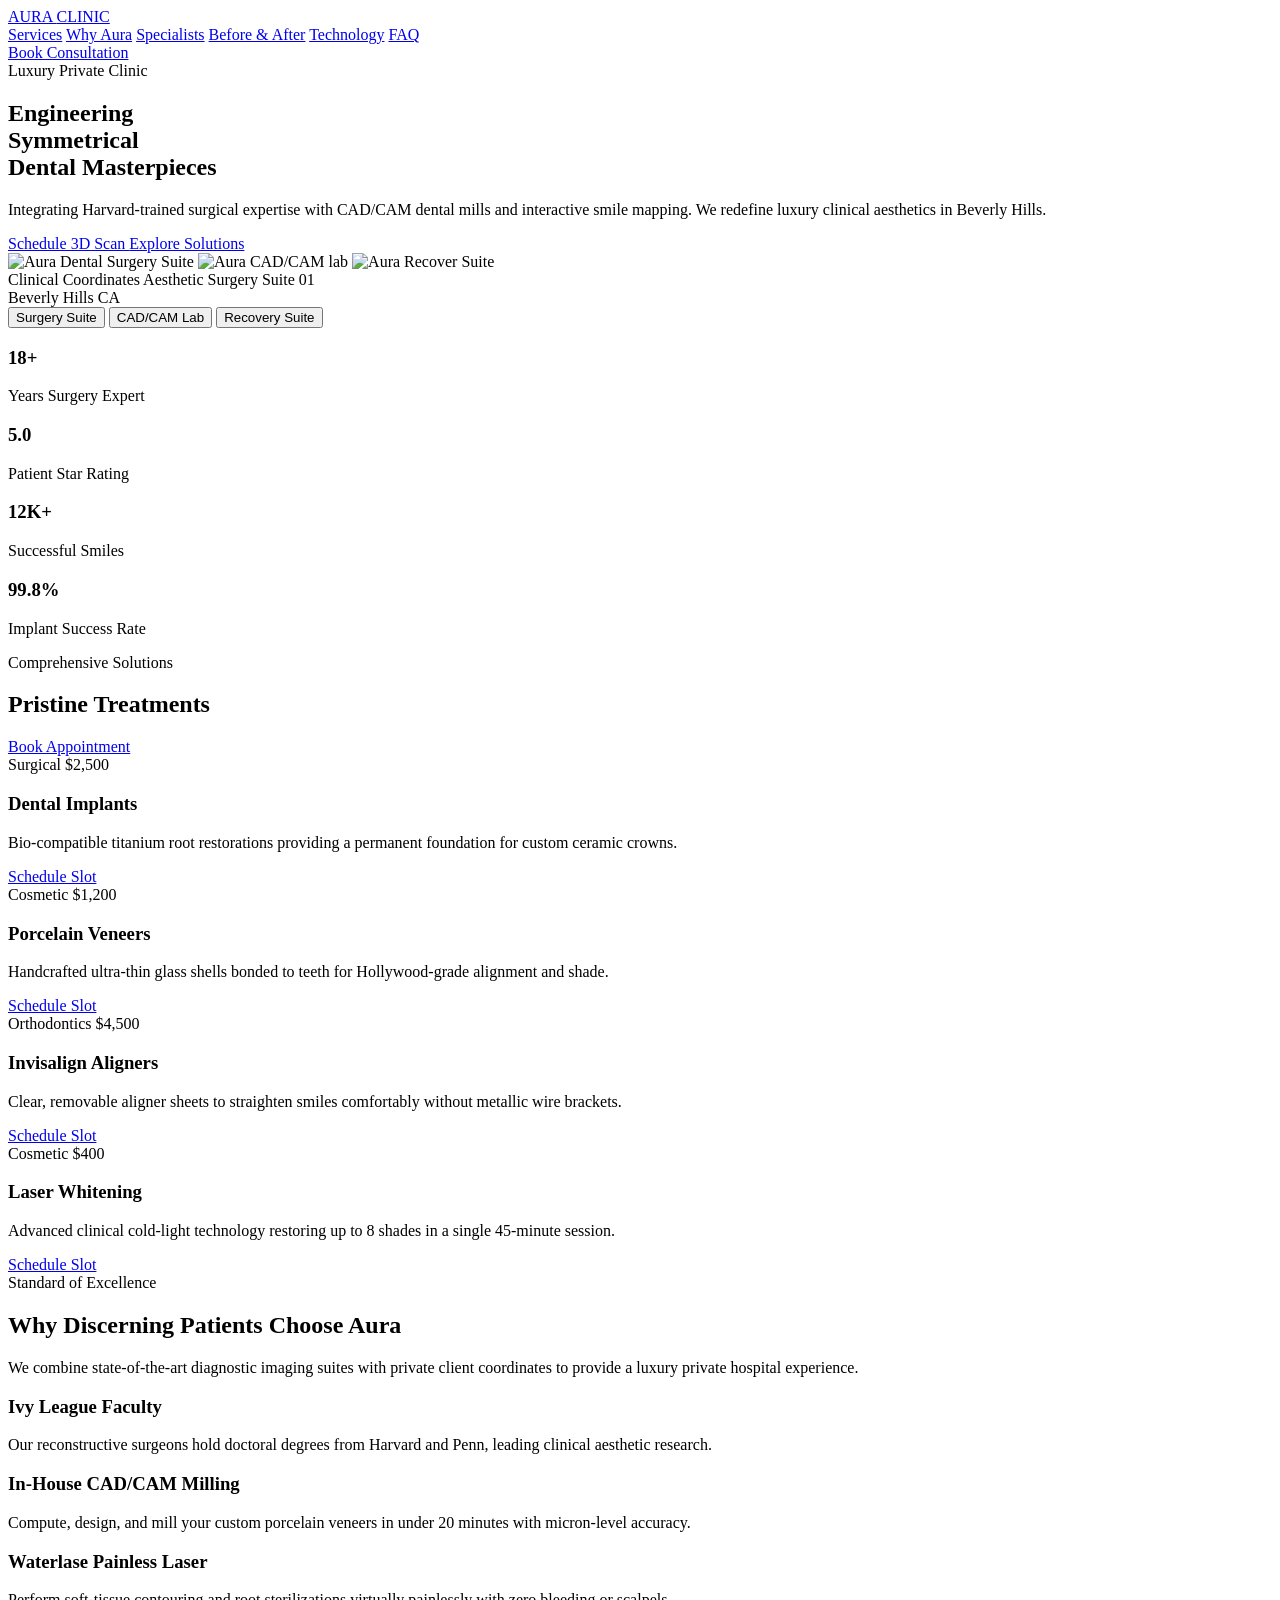
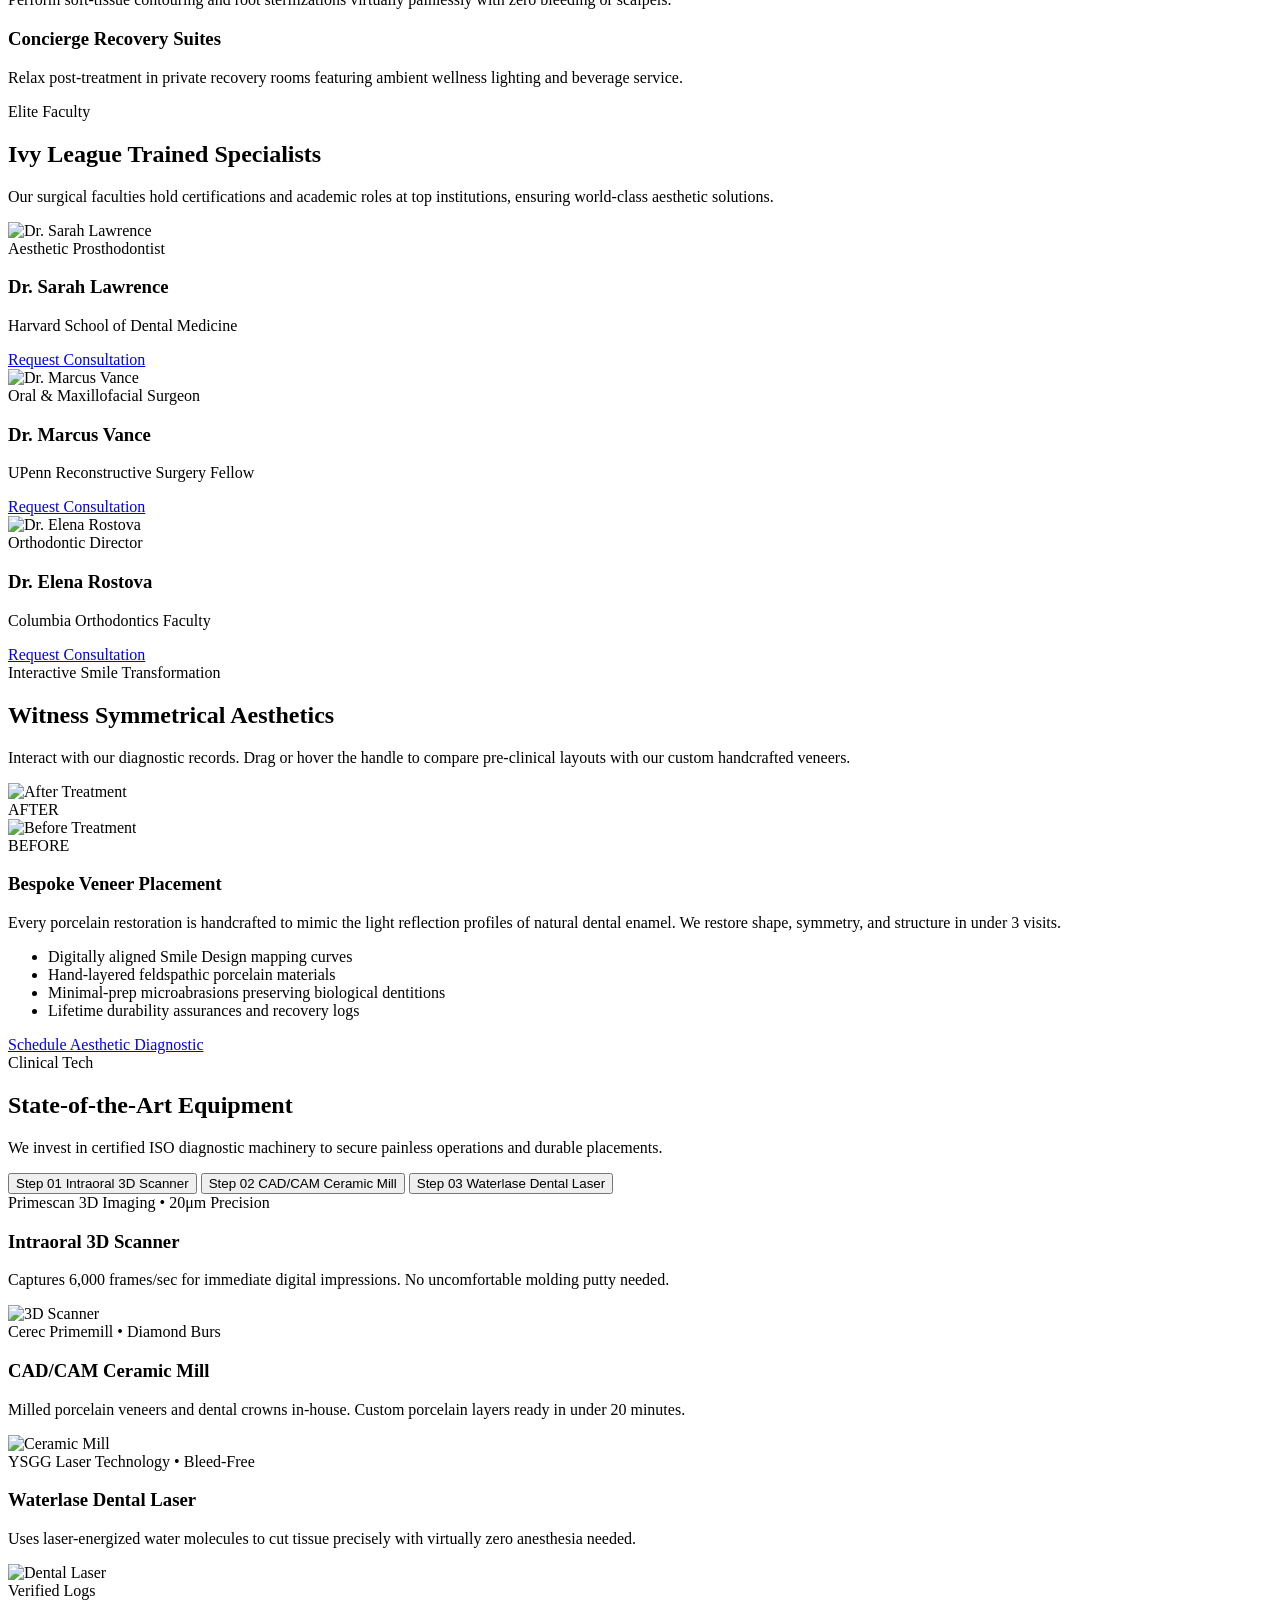
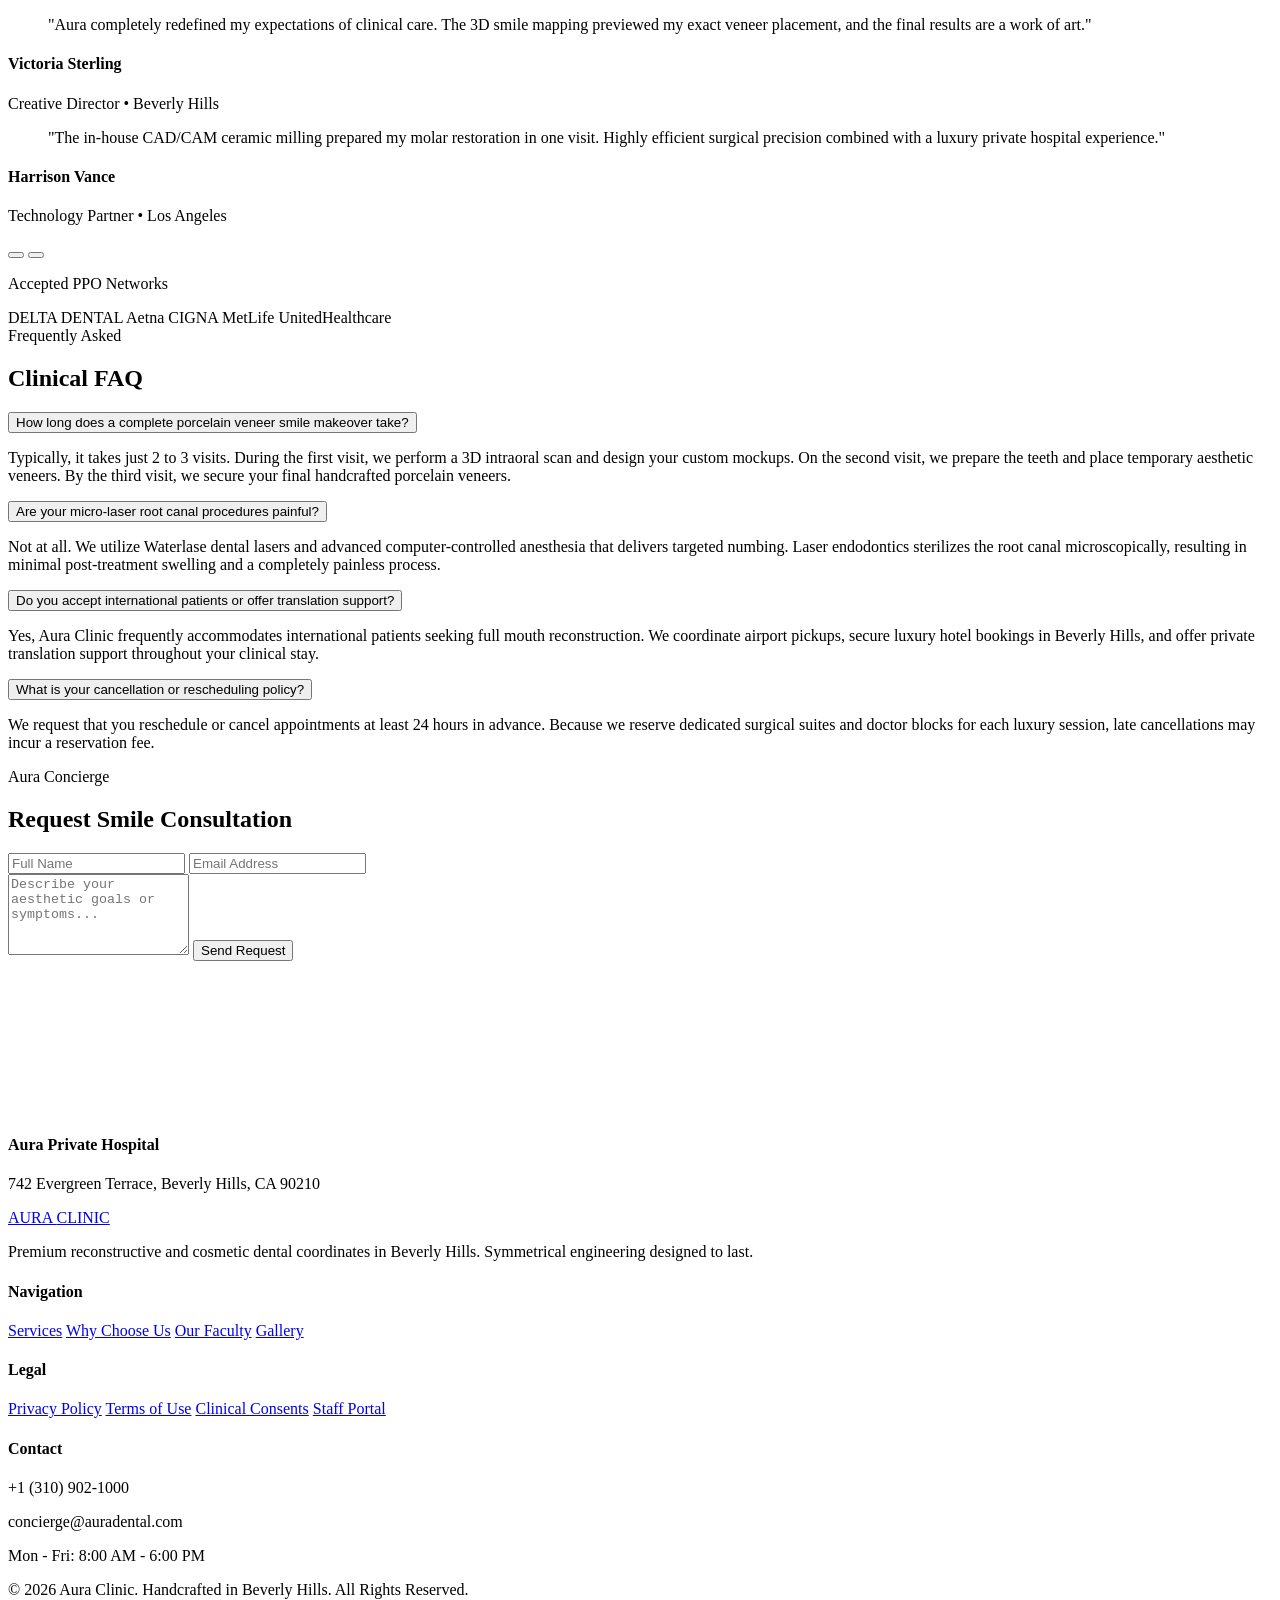
==== index.html @ 5ecc4cbf "Update and rename indexxx.html to index.html" ====
<!DOCTYPE html>
<html lang="en">
<head>
  <meta charset="UTF-8">
  <meta name="viewport" content="width=device-width, initial-scale=1.0">
  <title>Aura Dental Clinic | Symmetrical Dental Masterpieces</title>
  
  <!-- Google Fonts -->
  <link rel="preconnect" href="https://fonts.googleapis.com">
  <link rel="preconnect" href="https://fonts.gstatic.com" crossorigin>
  <link href="https://fonts.googleapis.com/css2?family=Inter:wght@300;400;500;600;700&family=Outfit:wght@200;300;400;500;600;700;800&display=swap" rel="stylesheet">
  
  <!-- Lucide Icons -->
  <script src="https://unpkg.com/lucide@latest"></script>
  
  <!-- GSAP for animations -->
  <script src="https://cdnjs.cloudflare.com/ajax/libs/gsap/3.12.2/gsap.min.js"></script>
  <script src="https://cdnjs.cloudflare.com/ajax/libs/gsap/3.12.2/ScrollTrigger.min.js"></script>
  
  <!-- Custom Stylesheet -->
  <link rel="stylesheet" href="style.css">
</head>
<body>

  <!-- Background Ambient Glows -->
  <div class="ambient-glow glow-1"></div>
  <div class="ambient-glow glow-2"></div>

  <!-- HEADER / NAVBAR -->
  <header class="navbar">
    <div class="navbar-container">
      <a href="#" class="nav-logo">
        <span class="logo-icon"><i data-lucide="sparkles"></i></span>
        AURA <span class="logo-weight">CLINIC</span>
      </a>
      <nav class="nav-links">
        <a href="#services">Services</a>
        <a href="#about">Why Aura</a>
        <a href="#doctors">Specialists</a>
        <a href="#gallery">Before & After</a>
        <a href="#technology">Technology</a>
        <a href="#faq">FAQ</a>
      </nav>
      <div class="nav-actions">
        <a href="#contact" class="btn btn-primary btn-sm">Book Consultation</a>
      </div>
    </div>
  </header>

  <!-- HERO SECTION -->
  <section class="hero">
    <div class="hero-container">
      <div class="hero-content">
        <span class="badge"><i data-lucide="sparkles"></i> Luxury Private Clinic</span>
        <h1>Engineering <br> <span class="text-gradient">Symmetrical</span> <br> Dental Masterpieces</h1>
        <p>Integrating Harvard-trained surgical expertise with CAD/CAM dental mills and interactive smile mapping. We redefine luxury clinical aesthetics in Beverly Hills.</p>
        <div class="hero-buttons">
          <a href="#contact" class="btn btn-gradient">Schedule 3D Scan <i data-lucide="arrow-up-right"></i></a>
          <a href="#services" class="btn btn-outline">Explore Solutions</a>
        </div>
      </div>
      
      <div class="hero-visual">
        <div class="interactive-card hero-gallery-card">
          <!-- Real Life Pictures Container -->
          <div class="hero-images-container">
            <img id="hero-img-suite" class="hero-img active" src="https://images.unsplash.com/photo-1629909613654-28e377c37b09?auto=format&fit=crop&q=80&w=800" alt="Aura Dental Surgery Suite">
            <img id="hero-img-lab" class="hero-img" src="https://images.unsplash.com/photo-1606811971618-4486d14f3f99?auto=format&fit=crop&q=80&w=800" alt="Aura CAD/CAM lab">
            <img id="hero-img-lounge" class="hero-img" src="https://images.unsplash.com/photo-1598256989800-fe5f95da9787?auto=format&fit=crop&q=80&w=800" alt="Aura Recover Suite">
          </div>
          
          <div class="card-header">
            <div class="header-left">
              <span class="card-title-prefix">Clinical Coordinates</span>
              <span class="card-title" id="active-photo-title">Aesthetic Surgery Suite 01</span>
            </div>
            <div class="live-indicator">
              <span class="pulse-dot"></span> Beverly Hills CA
            </div>
          </div>
          
          <div class="switcher-tabs">
            <button class="tab-btn active" data-photo="suite">Surgery Suite</button>
            <button class="tab-btn" data-photo="lab">CAD/CAM Lab</button>
            <button class="tab-btn" data-photo="lounge">Recovery Suite</button>
          </div>
        </div>
      </div>
    </div>
  </section>

  <!-- STATISTICS SECTION -->
  <section class="stats">
    <div class="stats-container">
      <div class="stat-item">
        <div class="stat-icon"><i data-lucide="award"></i></div>
        <h3>18+</h3>
        <p>Years Surgery Expert</p>
      </div>
      <div class="stat-item">
        <div class="stat-icon"><i data-lucide="star"></i></div>
        <h3>5.0</h3>
        <p>Patient Star Rating</p>
      </div>
      <div class="stat-item">
        <div class="stat-icon"><i data-lucide="heart"></i></div>
        <h3>12K+</h3>
        <p>Successful Smiles</p>
      </div>
      <div class="stat-item">
        <div class="stat-icon"><i data-lucide="shield-check"></i></div>
        <h3>99.8%</h3>
        <p>Implant Success Rate</p>
      </div>
    </div>
  </section>

  <!-- SERVICES SECTION -->
  <section id="services" class="services">
    <div class="section-header">
      <div>
        <span class="section-badge">Comprehensive Solutions</span>
        <h2>Pristine <span class="text-gradient">Treatments</span></h2>
      </div>
      <a href="#contact" class="explore-link">Book Appointment <i data-lucide="arrow-right"></i></a>
    </div>
    
    <div class="services-grid">
      <div class="service-card">
        <div class="card-meta">
          <span class="service-tag">Surgical</span>
          <span class="service-price">$2,500</span>
        </div>
        <h3>Dental Implants</h3>
        <p>Bio-compatible titanium root restorations providing a permanent foundation for custom ceramic crowns.</p>
        <div class="card-footer">
          <a href="#contact">Schedule Slot</a>
          <i data-lucide="arrow-up-right" class="arrow"></i>
        </div>
      </div>
      
      <div class="service-card">
        <div class="card-meta">
          <span class="service-tag">Cosmetic</span>
          <span class="service-price">$1,200</span>
        </div>
        <h3>Porcelain Veneers</h3>
        <p>Handcrafted ultra-thin glass shells bonded to teeth for Hollywood-grade alignment and shade.</p>
        <div class="card-footer">
          <a href="#contact">Schedule Slot</a>
          <i data-lucide="arrow-up-right" class="arrow"></i>
        </div>
      </div>
      
      <div class="service-card">
        <div class="card-meta">
          <span class="service-tag">Orthodontics</span>
          <span class="service-price">$4,500</span>
        </div>
        <h3>Invisalign Aligners</h3>
        <p>Clear, removable aligner sheets to straighten smiles comfortably without metallic wire brackets.</p>
        <div class="card-footer">
          <a href="#contact">Schedule Slot</a>
          <i data-lucide="arrow-up-right" class="arrow"></i>
        </div>
      </div>
      
      <div class="service-card">
        <div class="card-meta">
          <span class="service-tag">Cosmetic</span>
          <span class="service-price">$400</span>
        </div>
        <h3>Laser Whitening</h3>
        <p>Advanced clinical cold-light technology restoring up to 8 shades in a single 45-minute session.</p>
        <div class="card-footer">
          <a href="#contact">Schedule Slot</a>
          <i data-lucide="arrow-up-right" class="arrow"></i>
        </div>
      </div>
    </div>
  </section>

  <!-- WHY CHOOSE US -->
  <section id="about" class="about">
    <div class="about-header text-center">
      <span class="section-badge">Standard of Excellence</span>
      <h2>Why Discerning <span class="text-gradient-teal">Patients</span> Choose Aura</h2>
      <p>We combine state-of-the-art diagnostic imaging suites with private client coordinates to provide a luxury private hospital experience.</p>
    </div>
    
    <div class="about-grid">
      <div class="about-card">
        <div class="about-icon"><i data-lucide="graduation-cap"></i></div>
        <h3>Ivy League Faculty</h3>
        <p>Our reconstructive surgeons hold doctoral degrees from Harvard and Penn, leading clinical aesthetic research.</p>
      </div>
      
      <div class="about-card">
        <div class="about-icon"><i data-lucide="sliders"></i></div>
        <h3>In-House CAD/CAM Milling</h3>
        <p>Compute, design, and mill your custom porcelain veneers in under 20 minutes with micron-level accuracy.</p>
      </div>
      
      <div class="about-card">
        <div class="about-icon"><i data-lucide="flame"></i></div>
        <h3>Waterlase Painless Laser</h3>
        <p>Perform soft-tissue contouring and root sterilizations virtually painlessly with zero bleeding or scalpels.</p>
      </div>
      
      <div class="about-card">
        <div class="about-icon"><i data-lucide="shield-check"></i></div>
        <h3>Concierge Recovery Suites</h3>
        <p>Relax post-treatment in private recovery rooms featuring ambient wellness lighting and beverage service.</p>
      </div>
    </div>
  </section>

  <!-- MEET THE DOCTORS -->
  <section id="doctors" class="doctors">
    <div class="about-header text-center">
      <span class="section-badge">Elite Faculty</span>
      <h2>Ivy League Trained <span class="text-gradient">Specialists</span></h2>
      <p>Our surgical faculties hold certifications and academic roles at top institutions, ensuring world-class aesthetic solutions.</p>
    </div>
    
    <div class="doctors-grid">
      <div class="doctor-card">
        <div class="doctor-img">
          <img src="https://images.unsplash.com/photo-1594824813573-246434de83fb?auto=format&fit=crop&q=80&w=600" alt="Dr. Sarah Lawrence">
        </div>
        <div class="doctor-info">
          <span class="doc-spec">Aesthetic Prosthodontist</span>
          <h3>Dr. Sarah Lawrence</h3>
          <p>Harvard School of Dental Medicine</p>
          <div class="doc-footer">
            <a href="#contact">Request Consultation <i data-lucide="arrow-right"></i></a>
          </div>
        </div>
      </div>
      
      <div class="doctor-card">
        <div class="doctor-img">
          <img src="https://images.unsplash.com/photo-1622253692010-333f2da6031d?auto=format&fit=crop&q=80&w=600" alt="Dr. Marcus Vance">
        </div>
        <div class="doctor-info">
          <span class="doc-spec">Oral & Maxillofacial Surgeon</span>
          <h3>Dr. Marcus Vance</h3>
          <p>UPenn Reconstructive Surgery Fellow</p>
          <div class="doc-footer">
            <a href="#contact">Request Consultation <i data-lucide="arrow-right"></i></a>
          </div>
        </div>
      </div>
      
      <div class="doctor-card">
        <div class="doctor-img">
          <img src="https://images.unsplash.com/photo-1559839734-2b71ea197ec2?auto=format&fit=crop&q=80&w=600" alt="Dr. Elena Rostova">
        </div>
        <div class="doctor-info">
          <span class="doc-spec">Orthodontic Director</span>
          <h3>Dr. Elena Rostova</h3>
          <p>Columbia Orthodontics Faculty</p>
          <div class="doc-footer">
            <a href="#contact">Request Consultation <i data-lucide="arrow-right"></i></a>
          </div>
        </div>
      </div>
    </div>
  </section>

  <!-- BEFORE & AFTER GALLERY -->
  <section id="gallery" class="gallery">
    <div class="about-header text-center">
      <span class="section-badge">Interactive Smile Transformation</span>
      <h2>Witness Symmetrical <span class="text-gradient-teal">Aesthetics</span></h2>
      <p>Interact with our diagnostic records. Drag or hover the handle to compare pre-clinical layouts with our custom handcrafted veneers.</p>
    </div>
    
    <div class="gallery-wrapper">
      <div class="comparison-container" id="before-after-slider">
        <img class="image-after" src="https://images.unsplash.com/photo-1606811971618-4486d14f3f99?auto=format&fit=crop&q=80&w=600" alt="After Treatment">
        <div class="label-after">AFTER</div>
        
        <div class="image-before-wrapper">
          <img class="image-before" src="https://images.unsplash.com/photo-1588776814546-1ffcf47267a5?auto=format&fit=crop&q=80&w=600" alt="Before Treatment">
          <div class="label-before">BEFORE</div>
        </div>
        
        <div class="slider-handle">
          <div class="handle-dots">
            <span></span>
            <span></span>
            <span></span>
          </div>
        </div>
      </div>
      
      <div class="gallery-content">
        <h3>Bespoke Veneer Placement</h3>
        <p>Every porcelain restoration is handcrafted to mimic the light reflection profiles of natural dental enamel. We restore shape, symmetry, and structure in under 3 visits.</p>
        <ul class="points-list">
          <li><i data-lucide="check-circle-2"></i> Digitally aligned Smile Design mapping curves</li>
          <li><i data-lucide="check-circle-2"></i> Hand-layered feldspathic porcelain materials</li>
          <li><i data-lucide="check-circle-2"></i> Minimal-prep microabrasions preserving biological dentitions</li>
          <li><i data-lucide="check-circle-2"></i> Lifetime durability assurances and recovery logs</li>
        </ul>
        <a href="#contact" class="btn btn-outline">Schedule Aesthetic Diagnostic</a>
      </div>
    </div>
  </section>

  <!-- MODERN TECHNOLOGY -->
  <section id="technology" class="technology">
    <div class="about-header text-center">
      <span class="section-badge">Clinical Tech</span>
      <h2>State-of-the-Art <span class="text-gradient">Equipment</span></h2>
      <p>We invest in certified ISO diagnostic machinery to secure painless operations and durable placements.</p>
    </div>
    
    <div class="tech-showcase">
      <div class="tech-nav">
        <button class="tech-tab active" data-tech="0">
          <span class="step-num">Step 01</span>
          <span class="step-title">Intraoral 3D Scanner</span>
        </button>
        <button class="tech-tab" data-tech="1">
          <span class="step-num">Step 02</span>
          <span class="step-title">CAD/CAM Ceramic Mill</span>
        </button>
        <button class="tech-tab" data-tech="2">
          <span class="step-num">Step 03</span>
          <span class="step-title">Waterlase Dental Laser</span>
        </button>
      </div>
      
      <div class="tech-content-box">
        <div class="tech-slide active" id="tech-slide-0">
          <div class="tech-info">
            <span class="tech-spec">Primescan 3D Imaging • 20μm Precision</span>
            <h3>Intraoral 3D Scanner</h3>
            <p>Captures 6,000 frames/sec for immediate digital impressions. No uncomfortable molding putty needed.</p>
          </div>
          <div class="tech-image">
            <img src="https://images.unsplash.com/photo-1588776814546-1ffcf47267a5?auto=format&fit=crop&q=80&w=600" alt="3D Scanner">
          </div>
        </div>
        
        <div class="tech-slide" id="tech-slide-1">
          <div class="tech-info">
            <span class="tech-spec">Cerec Primemill • Diamond Burs</span>
            <h3>CAD/CAM Ceramic Mill</h3>
            <p>Milled porcelain veneers and dental crowns in-house. Custom porcelain layers ready in under 20 minutes.</p>
          </div>
          <div class="tech-image">
            <img src="https://images.unsplash.com/photo-1606811971618-4486d14f3f99?auto=format&fit=crop&q=80&w=600" alt="Ceramic Mill">
          </div>
        </div>
        
        <div class="tech-slide" id="tech-slide-2">
          <div class="tech-info">
            <span class="tech-spec">YSGG Laser Technology • Bleed-Free</span>
            <h3>Waterlase Dental Laser</h3>
            <p>Uses laser-energized water molecules to cut tissue precisely with virtually zero anesthesia needed.</p>
          </div>
          <div class="tech-image">
            <img src="https://images.unsplash.com/photo-1629909613654-28e377c37b09?auto=format&fit=crop&q=80&w=600" alt="Dental Laser">
          </div>
        </div>
      </div>
    </div>
  </section>

  <!-- TESTIMONIALS -->
  <section class="testimonials">
    <div class="testimonials-wrapper">
      <span class="section-badge">Verified Logs</span>
      
      <div class="testimonials-container">
        <div class="testimonial-slide active" id="test-slide-0">
          <div class="stars-row">
            <i data-lucide="star" class="fill"></i>
            <i data-lucide="star" class="fill"></i>
            <i data-lucide="star" class="fill"></i>
            <i data-lucide="star" class="fill"></i>
            <i data-lucide="star" class="fill"></i>
          </div>
          <blockquote>"Aura completely redefined my expectations of clinical care. The 3D smile mapping previewed my exact veneer placement, and the final results are a work of art."</blockquote>
          <div class="author-info">
            <h4>Victoria Sterling</h4>
            <p>Creative Director • Beverly Hills</p>
          </div>
        </div>
        
        <div class="testimonial-slide" id="test-slide-1">
          <div class="stars-row">
            <i data-lucide="star" class="fill"></i>
            <i data-lucide="star" class="fill"></i>
            <i data-lucide="star" class="fill"></i>
            <i data-lucide="star" class="fill"></i>
            <i data-lucide="star" class="fill"></i>
          </div>
          <blockquote>"The in-house CAD/CAM ceramic milling prepared my molar restoration in one visit. Highly efficient surgical precision combined with a luxury private hospital experience."</blockquote>
          <div class="author-info">
            <h4>Harrison Vance</h4>
            <p>Technology Partner • Los Angeles</p>
          </div>
        </div>
      </div>
      
      <div class="dots-nav">
        <button class="dot-btn active" data-test="0"></button>
        <button class="dot-btn" data-test="1"></button>
      </div>
    </div>
  </section>

  <!-- INSURANCE PARTNERS -->
  <section class="insurance">
    <p class="ins-title">Accepted PPO Networks</p>
    <div class="ins-logos">
      <span>DELTA DENTAL</span>
      <span>Aetna</span>
      <span>CIGNA</span>
      <span>MetLife</span>
      <span>UnitedHealthcare</span>
    </div>
  </section>

  <!-- FAQ SECTION -->
  <section id="faq" class="faq">
    <div class="about-header text-center">
      <span class="section-badge">Frequently Asked</span>
      <h2>Clinical <span class="text-gradient">FAQ</span></h2>
    </div>
    
    <div class="faq-container">
      <div class="faq-card">
        <button class="faq-trigger">
          <span>How long does a complete porcelain veneer smile makeover take?</span>
          <i data-lucide="chevron-down" class="chevron"></i>
        </button>
        <div class="faq-content">
          <p>Typically, it takes just 2 to 3 visits. During the first visit, we perform a 3D intraoral scan and design your custom mockups. On the second visit, we prepare the teeth and place temporary aesthetic veneers. By the third visit, we secure your final handcrafted porcelain veneers.</p>
        </div>
      </div>
      
      <div class="faq-card">
        <button class="faq-trigger">
          <span>Are your micro-laser root canal procedures painful?</span>
          <i data-lucide="chevron-down" class="chevron"></i>
        </button>
        <div class="faq-content">
          <p>Not at all. We utilize Waterlase dental lasers and advanced computer-controlled anesthesia that delivers targeted numbing. Laser endodontics sterilizes the root canal microscopically, resulting in minimal post-treatment swelling and a completely painless process.</p>
        </div>
      </div>
      
      <div class="faq-card">
        <button class="faq-trigger">
          <span>Do you accept international patients or offer translation support?</span>
          <i data-lucide="chevron-down" class="chevron"></i>
        </button>
        <div class="faq-content">
          <p>Yes, Aura Clinic frequently accommodates international patients seeking full mouth reconstruction. We coordinate airport pickups, secure luxury hotel bookings in Beverly Hills, and offer private translation support throughout your clinical stay.</p>
        </div>
      </div>
      
      <div class="faq-card">
        <button class="faq-trigger">
          <span>What is your cancellation or rescheduling policy?</span>
          <i data-lucide="chevron-down" class="chevron"></i>
        </button>
        <div class="faq-content">
          <p>We request that you reschedule or cancel appointments at least 24 hours in advance. Because we reserve dedicated surgical suites and doctor blocks for each luxury session, late cancellations may incur a reservation fee.</p>
        </div>
      </div>
    </div>
  </section>

  <!-- CONTACT & MAP SECTION -->
  <section id="contact" class="contact">
    <div class="contact-container">
      <div class="contact-form-side">
        <div class="form-header">
          <span class="section-badge">Aura Concierge</span>
          <h2>Request Smile Consultation</h2>
        </div>
        <form id="appointment-form" onsubmit="event.preventDefault(); alert('Message logged at concierge desk!');">
          <div class="form-row">
            <input type="text" required placeholder="Full Name" class="input-field">
            <input type="email" required placeholder="Email Address" class="input-field">
          </div>
          <textarea required rows="5" placeholder="Describe your aesthetic goals or symptoms..." class="input-field"></textarea>
          <button type="submit" class="btn btn-gradient btn-full">Send Request</button>
        </form>
      </div>
      
      <div class="contact-map-side">
        <iframe
          src="https://www.google.com/maps/embed?pb=!1m18!1m12!1m3!1d3304.7592398418045!2d-118.40316498522304!3d34.07567702392762!2m3!1f0!2f0!3f0!3m2!1i1024!2i768!4f13.1!3m3!1m2!1s0x80c2bc04d6d147ab%3A0xd6c8cbfef5787834!2sBeverly%20Hills%2C%20CA%2090210!5e0!3m2!1sen!2sus!4v1626027581290!5m2!1sen!2sus"
          width="100%"
          height="100%"
          style="border: 0;"
          allowfullscreen=""
          loading="lazy"
          title="Aura Dental Google Map"
        ></iframe>
        <div class="map-overlay">
          <h4>Aura Private Hospital</h4>
          <p><i data-lucide="map-pin"></i> 742 Evergreen Terrace, Beverly Hills, CA 90210</p>
        </div>
      </div>
    </div>
  </section>

  <!-- FOOTER -->
  <footer class="footer">
    <div class="footer-container">
      <div class="footer-brand">
        <a href="#" class="nav-logo">
          <span class="logo-icon"><i data-lucide="sparkles"></i></span>
          AURA <span class="logo-weight">CLINIC</span>
        </a>
        <p>Premium reconstructive and cosmetic dental coordinates in Beverly Hills. Symmetrical engineering designed to last.</p>
      </div>
      <div class="footer-links-col">
        <h4>Navigation</h4>
        <a href="#services">Services</a>
        <a href="#about">Why Choose Us</a>
        <a href="#doctors">Our Faculty</a>
        <a href="#gallery">Gallery</a>
      </div>
      <div class="footer-links-col">
        <h4>Legal</h4>
        <a href="#">Privacy Policy</a>
        <a href="#">Terms of Use</a>
        <a href="#">Clinical Consents</a>
        <a href="#">Staff Portal</a>
      </div>
      <div class="footer-links-col">
        <h4>Contact</h4>
        <p><i data-lucide="phone"></i> +1 (310) 902-1000</p>
        <p><i data-lucide="mail"></i> concierge@auradental.com</p>
        <p><i data-lucide="clock"></i> Mon - Fri: 8:00 AM - 6:00 PM</p>
      </div>
    </div>
    <div class="footer-bottom">
      <p>&copy; 2026 Aura Clinic. Handcrafted in Beverly Hills. All Rights Reserved.</p>
    </div>
  </footer>

  <!-- Custom Scripts -->
  <script src="script.js"></script>
  <script>
    // Initialize Lucide Icons
    lucide.createIcons();
  </script>
</body>
</html>
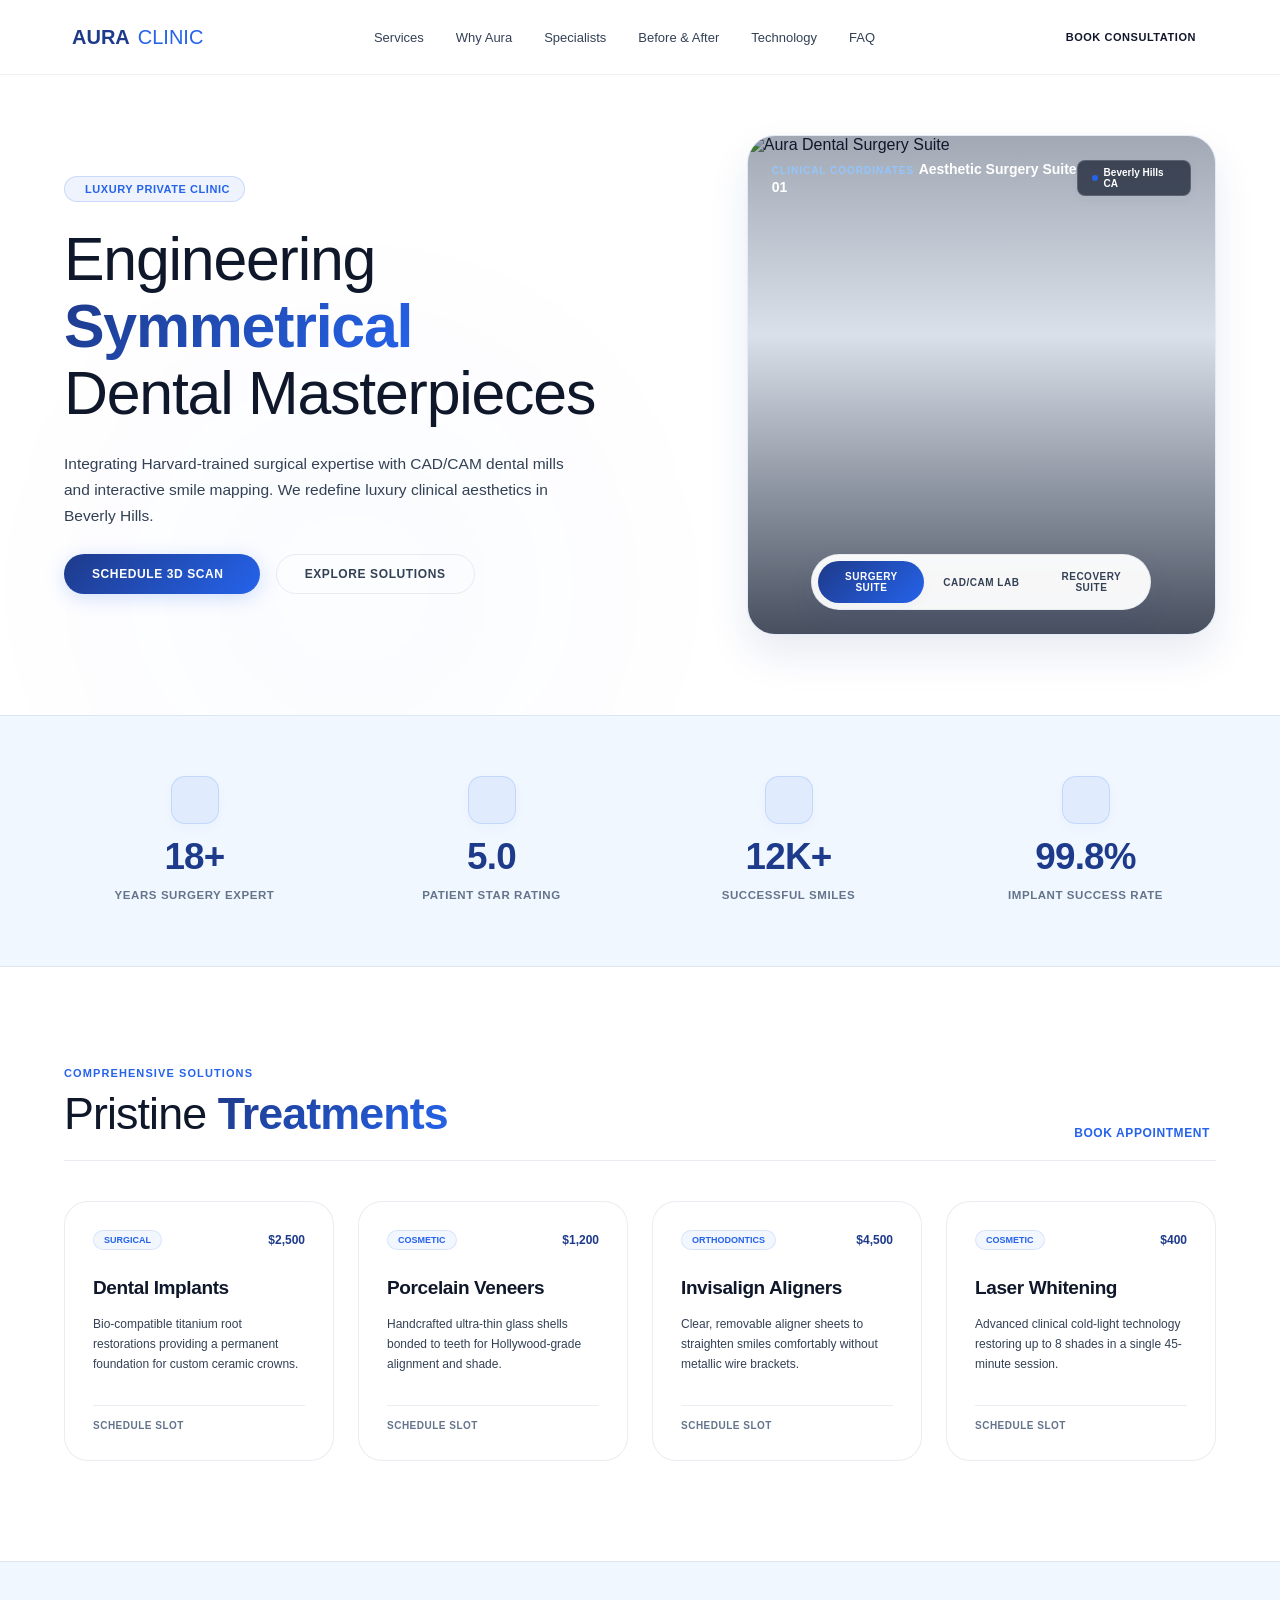
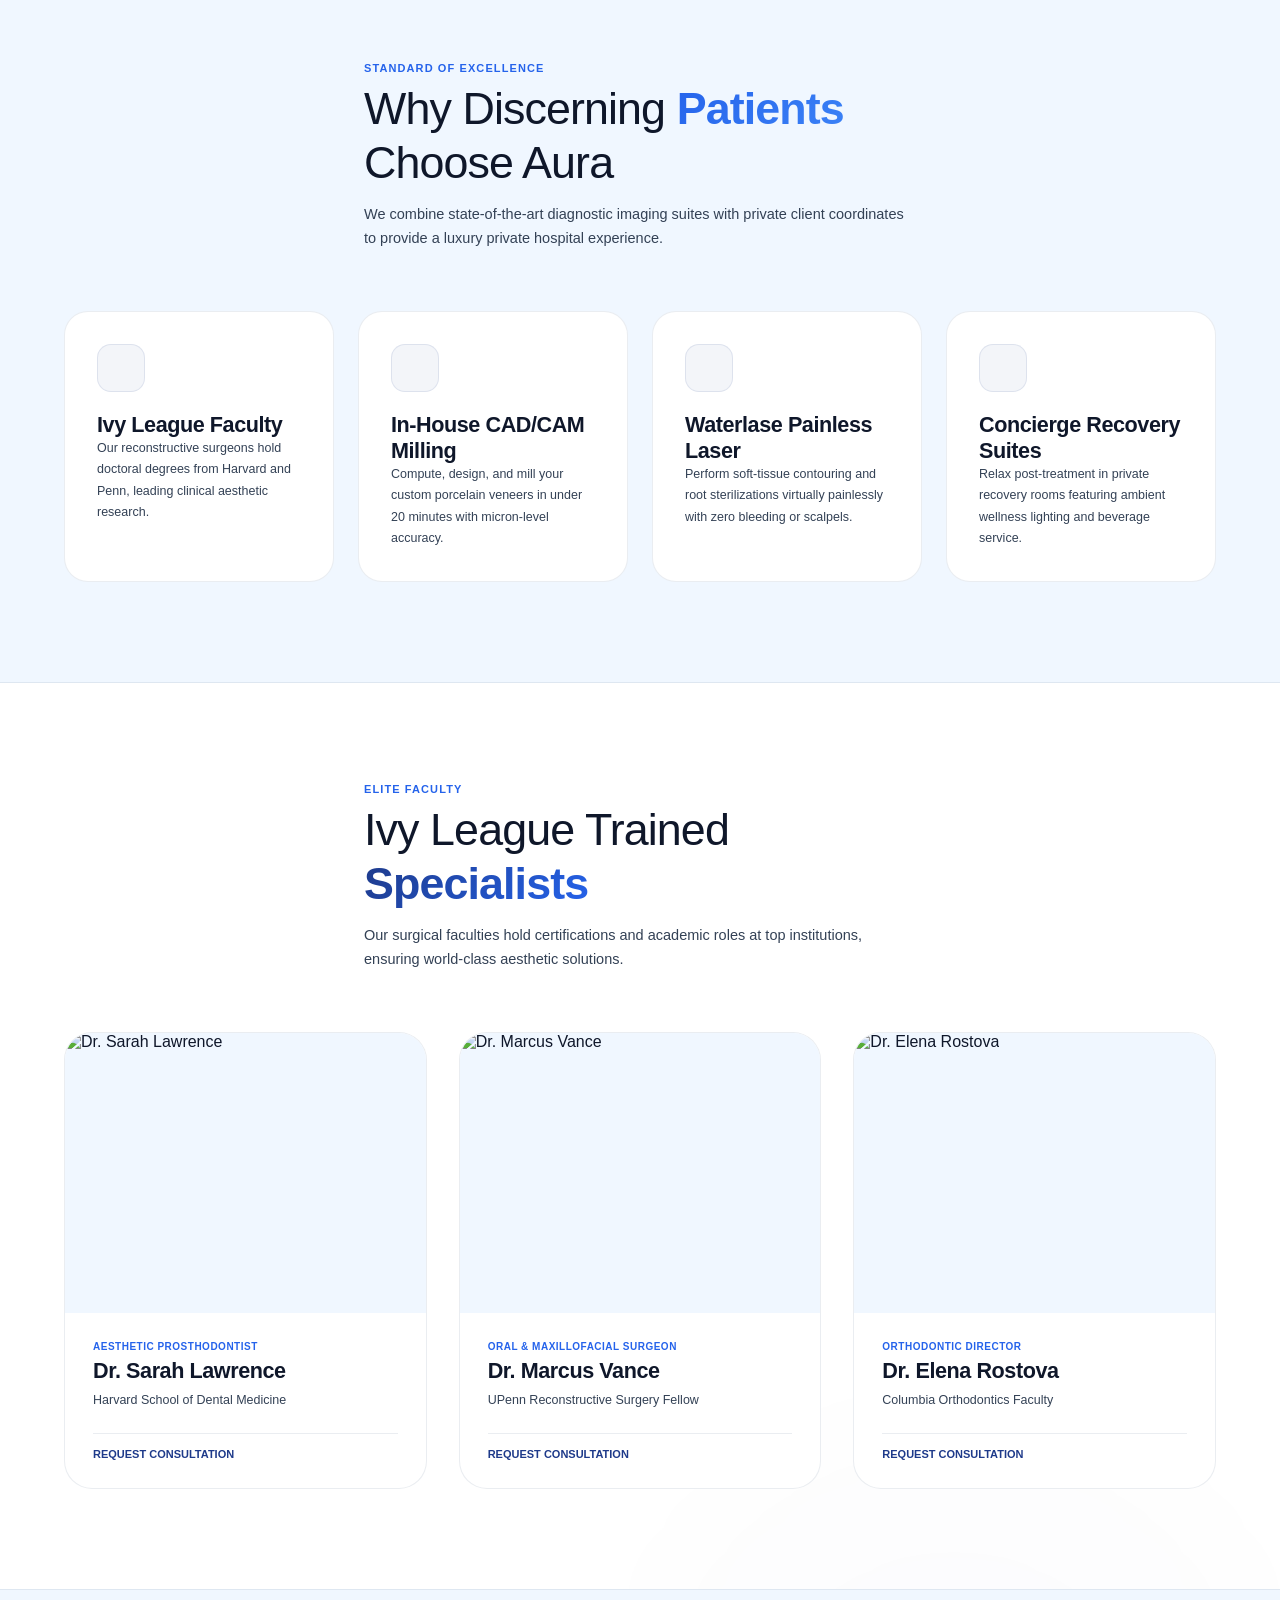
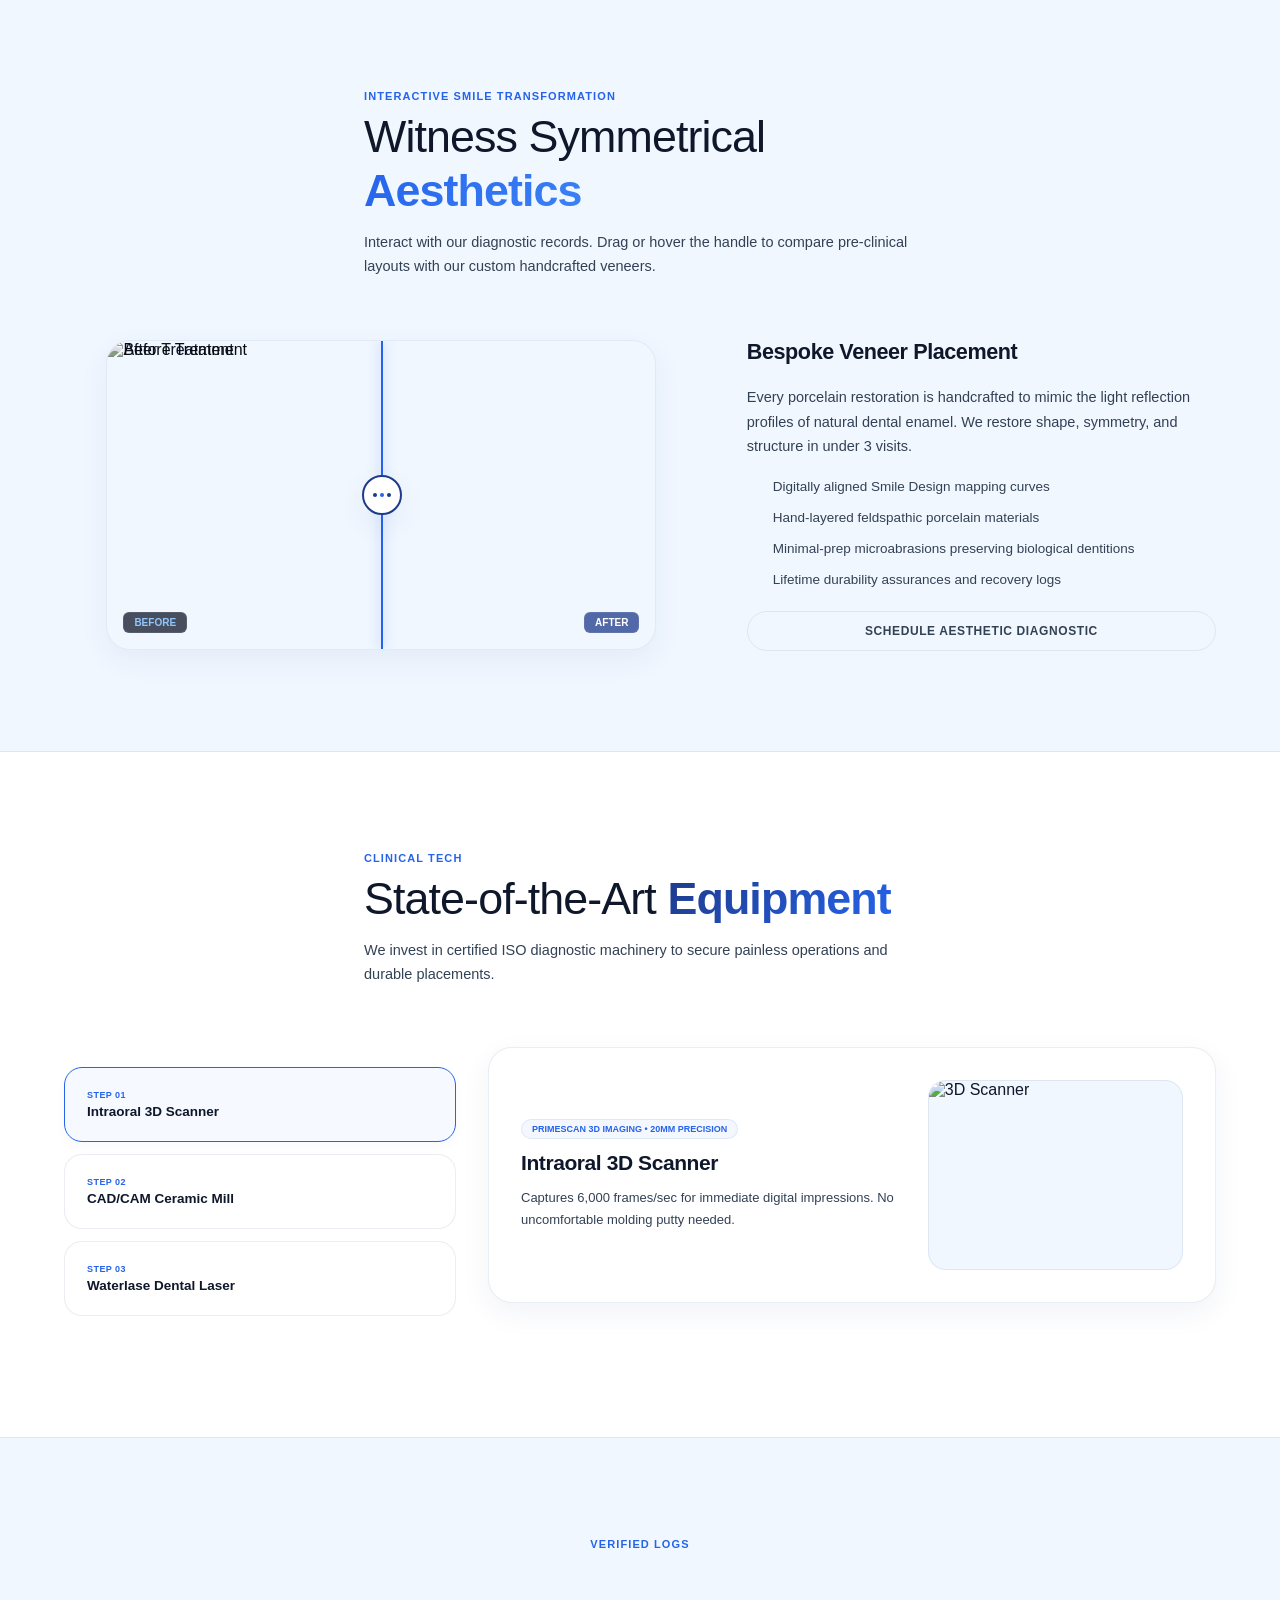
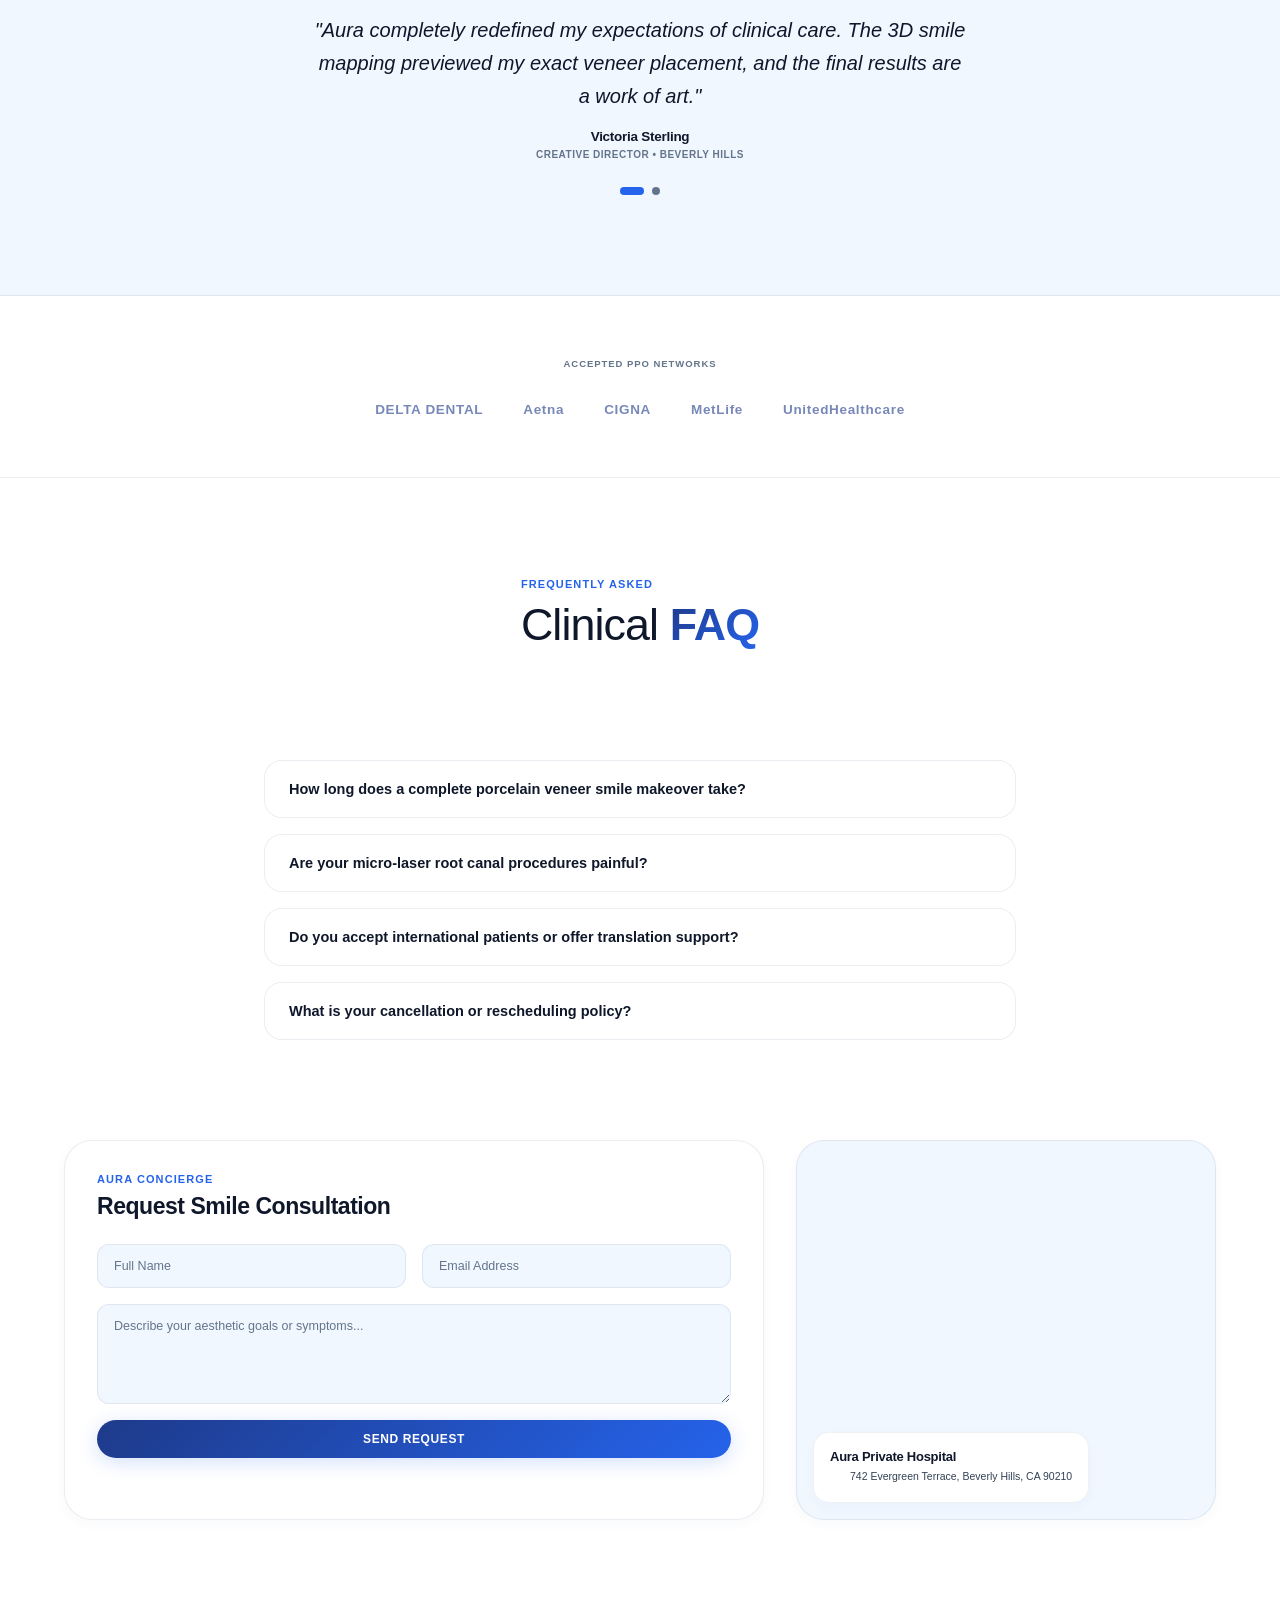
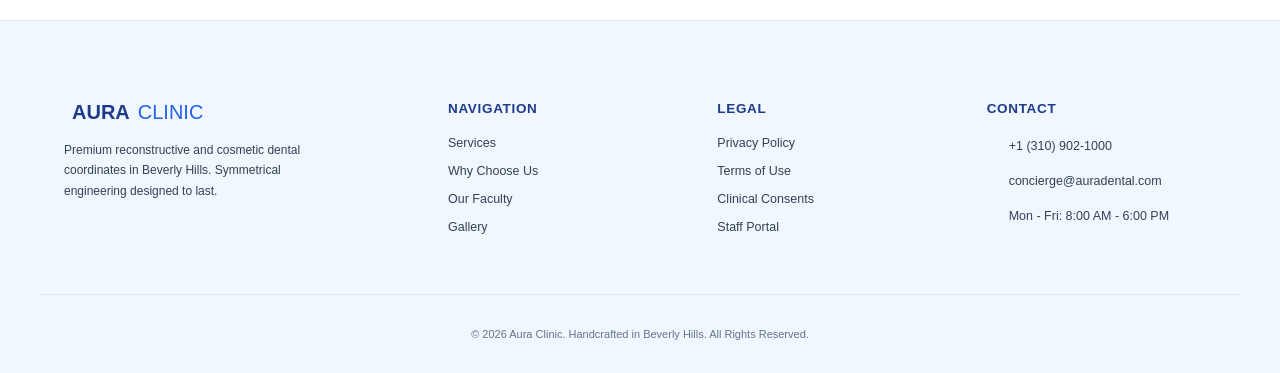
==== commit 1eb0ecbb: "Update index.html" ====
--- a/index.html
+++ b/index.html
@@ -224,9 +224,9 @@
     </div>
     
     <div class="doctors-grid">
-      <div class="doctor-card">
+           <div class="doctor-card">
         <div class="doctor-img">
-          <img src="https://images.unsplash.com/photo-1594824813573-246434de83fb?auto=format&fit=crop&q=80&w=600" alt="Dr. Sarah Lawrence">
+          <img src="https://images.unsplash.com/photo-1591604466107-ec97de577aff?auto=format&fit=crop&q=80&w=600" alt="Dr. Sarah Lawrence">
         </div>
         <div class="doctor-info">
           <span class="doc-spec">Aesthetic Prosthodontist</span>
--- a/style.css
+++ b/style.css
@@ -0,0 +1,1511 @@
+/* ==========================================================================
+   AURA DENTAL CLINIC - LUXURY DARK BLUE CLINICAL THEME
+   ========================================================================== */
+
+:root {
+  --font-heading: 'Outfit', sans-serif;
+  --font-body: 'Inter', sans-serif;
+
+  /* Refined Blue Palette */
+  --bg-primary: #ffffff;
+  --bg-secondary: #f0f7ff; /* Very soft clinical blue-white */
+  --bg-tertiary: #e0f2fe; /* Light sky blue */
+  --text-primary: #0f172a; /* Deep obsidian */
+  --text-secondary: #334155; /* Slate */
+  --text-muted: #64748b;
+  
+  --primary: #1e3a8a; /* Deep Royal Navy */
+  --primary-light: #3b82f6; /* Cobalt Blue */
+  --primary-glow: rgba(30, 58, 138, 0.12);
+  --blue-accent: #2563eb; /* Vibrant Electric Blue */
+  --blue-accent-glow: rgba(37, 99, 235, 0.15);
+  
+  --border-light: rgba(148, 163, 184, 0.2);
+  --border-glass: rgba(148, 163, 184, 0.15);
+  --border-active: rgba(37, 99, 235, 0.3);
+  --bg-glass: rgba(255, 255, 255, 0.85);
+  
+  --shadow-sm: 0 4px 12px rgba(30, 58, 138, 0.03);
+  --shadow-md: 0 10px 30px rgba(30, 58, 138, 0.06);
+  --shadow-lg: 0 20px 40px rgba(30, 58, 138, 0.1);
+
+  --transition-fast: 0.25s ease;
+  --transition-normal: 0.45s cubic-bezier(0.16, 1, 0.3, 1);
+}
+
+/* Global Reset */
+* {
+  margin: 0;
+  padding: 0;
+  box-sizing: border-box;
+}
+
+html {
+  scroll-behavior: smooth;
+  color: var(--text-primary);
+  font-family: var(--font-body);
+  background-color: var(--bg-primary);
+}
+
+body {
+  overflow-x: hidden;
+  position: relative;
+}
+
+/* Background Ambient Glows */
+.ambient-glow {
+  position: absolute;
+  border-radius: 50%;
+  filter: blur(140px);
+  z-index: -1;
+  pointer-events: none;
+  opacity: 0.7;
+}
+
+.glow-1 {
+  width: 500px;
+  height: 500px;
+  background: radial-gradient(circle, rgba(37, 99, 235, 0.1) 0%, transparent 70%);
+  top: 5%;
+  left: 8%;
+}
+
+.glow-2 {
+  width: 600px;
+  height: 600px;
+  background: radial-gradient(circle, rgba(30, 58, 138, 0.08) 0%, transparent 70%);
+  top: 45%;
+  right: 2%;
+}
+
+/* Typography */
+h1, h2, h3, h4 {
+  font-family: var(--font-heading);
+  letter-spacing: -0.02em;
+  color: var(--text-primary);
+}
+
+h1 {
+  font-weight: 300;
+  line-height: 1.1;
+  font-size: 2.8rem;
+}
+
+@media (min-width: 768px) {
+  h1 { font-size: 3.8rem; }
+}
+
+h2 {
+  font-weight: 300;
+  font-size: 2.3rem;
+  line-height: 1.2;
+}
+
+@media (min-width: 768px) {
+  h2 { font-size: 2.8rem; }
+}
+
+h3 {
+  font-size: 1.35rem;
+  font-weight: 600;
+}
+
+p {
+  color: var(--text-secondary);
+  line-height: 1.7;
+  font-size: 14.5px;
+}
+
+a {
+  text-decoration: none;
+  color: inherit;
+  transition: var(--transition-fast);
+}
+
+.text-gradient {
+  font-weight: 800;
+  background: linear-gradient(135deg, var(--primary) 0%, var(--blue-accent) 100%);
+  -webkit-background-clip: text;
+  -webkit-text-fill-color: transparent;
+}
+
+.text-gradient-teal {
+  font-weight: 800;
+  background: linear-gradient(135deg, var(--blue-accent) 0%, var(--primary-light) 100%);
+  -webkit-background-clip: text;
+  -webkit-text-fill-color: transparent;
+}
+
+/* Badges */
+.badge {
+  display: inline-flex;
+  align-items: center;
+  gap: 6px;
+  padding: 6px 14px;
+  border-radius: 100px;
+  font-size: 11px;
+  font-weight: 650;
+  text-transform: uppercase;
+  letter-spacing: 0.05em;
+  background-color: rgba(37, 99, 235, 0.08);
+  border: 1px solid rgba(37, 99, 235, 0.18);
+  color: var(--blue-accent);
+  width: fit-content;
+}
+
+.section-badge {
+  display: block;
+  font-size: 11px;
+  font-weight: 700;
+  text-transform: uppercase;
+  letter-spacing: 0.1em;
+  color: var(--blue-accent);
+  margin-bottom: 8px;
+}
+
+/* Buttons */
+.btn {
+  display: inline-flex;
+  align-items: center;
+  justify-content: center;
+  gap: 8px;
+  padding: 12px 28px;
+  border-radius: 100px;
+  font-size: 12px;
+  font-weight: 600;
+  text-transform: uppercase;
+  letter-spacing: 0.05em;
+  cursor: pointer;
+  transition: all var(--transition-normal);
+  border: none;
+}
+
+.btn-sm {
+  padding: 8px 20px;
+  font-size: 11px;
+}
+
+.btn-gradient {
+  background: linear-gradient(135deg, var(--primary) 0%, var(--blue-accent) 100%);
+  color: #ffffff;
+  box-shadow: 0 4px 20px rgba(37, 99, 235, 0.2);
+}
+
+.btn-gradient:hover {
+  transform: translateY(-2px);
+  box-shadow: 0 10px 25px rgba(37, 99, 235, 0.35);
+}
+
+.btn-outline {
+  background-color: transparent;
+  border: 1px solid var(--border-light);
+  color: var(--text-secondary);
+}
+
+.btn-outline:hover {
+  background-color: rgba(37, 99, 235, 0.05);
+  border-color: var(--blue-accent);
+  color: var(--blue-accent);
+  transform: translateY(-1px);
+}
+
+.btn-full { width: 100%; }
+
+/* Glass Panel */
+.glass-panel {
+  background-color: var(--bg-glass);
+  backdrop-filter: blur(12px);
+  -webkit-backdrop-filter: blur(12px);
+  border: 1px solid var(--border-glass);
+  box-shadow: var(--shadow-sm);
+}
+
+/* Navbar */
+.navbar {
+  position: sticky;
+  top: 0;
+  z-index: 100;
+  background-color: rgba(255, 255, 255, 0.9);
+  backdrop-filter: blur(12px);
+  -webkit-backdrop-filter: blur(12px);
+  border-bottom: 1px solid var(--border-glass);
+  height: 75px;
+  display: flex;
+  align-items: center;
+}
+
+.navbar-container {
+  max-width: 1200px;
+  width: 100%;
+  margin: 0 auto;
+  padding: 0 24px;
+  display: flex;
+  justify-content: space-between;
+  align-items: center;
+}
+
+.nav-logo {
+  display: flex;
+  align-items: center;
+  gap: 8px;
+  font-family: var(--font-heading);
+  font-size: 20px;
+  font-weight: 800;
+  color: var(--primary);
+}
+
+.logo-weight {
+  font-weight: 300;
+  color: var(--blue-accent);
+}
+
+.logo-icon i {
+  color: var(--blue-accent);
+  width: 20px;
+  height: 20px;
+}
+
+.nav-links {
+  display: none;
+  gap: 32px;
+}
+
+@media (min-width: 768px) {
+  .nav-links { display: flex; }
+}
+
+.nav-links a {
+  font-size: 13px;
+  font-weight: 500;
+  color: var(--text-secondary);
+}
+
+.nav-links a:hover {
+  color: var(--blue-accent);
+}
+
+/* Hero Section */
+.hero {
+  padding: 60px 0 80px 0;
+}
+
+.hero-container {
+  max-width: 1200px;
+  margin: 0 auto;
+  padding: 0 24px;
+  display: grid;
+  grid-template-columns: 1fr;
+  gap: 48px;
+  align-items: center;
+}
+
+@media (min-width: 992px) {
+  .hero-container {
+    grid-template-columns: 1.15fr 0.85fr;
+  }
+}
+
+.hero-content {
+  display: flex;
+  flex-direction: column;
+  gap: 24px;
+}
+
+.hero-content p {
+  font-size: 15.5px;
+  max-width: 500px;
+}
+
+.hero-buttons {
+  display: flex;
+  flex-wrap: wrap;
+  gap: 16px;
+}
+
+/* Interactive Photo Card */
+.interactive-card {
+  width: 100%;
+  height: 500px;
+  border-radius: 28px;
+  position: relative;
+  display: flex;
+  flex-direction: column;
+  justify-content: space-between;
+  padding: 24px;
+  overflow: hidden;
+  border: 1px solid var(--border-glass);
+  box-shadow: var(--shadow-lg);
+  z-index: 10;
+  background-color: var(--bg-secondary);
+}
+
+.hero-images-container {
+  position: absolute;
+  inset: 0;
+  z-index: 0;
+}
+
+.hero-img {
+  position: absolute;
+  inset: 0;
+  width: 100%;
+  height: 100%;
+  object-fit: cover;
+  opacity: 0;
+  pointer-events: none;
+  transform: scale(1.05);
+  transition: opacity 0.6s cubic-bezier(0.16, 1, 0.3, 1), transform 0.6s cubic-bezier(0.16, 1, 0.3, 1);
+}
+
+.hero-img.active {
+  opacity: 1;
+  pointer-events: all;
+  transform: scale(1.0);
+}
+
+.hero-gallery-card::after {
+  content: '';
+  position: absolute;
+  inset: 0;
+  background: linear-gradient(to bottom, rgba(15, 23, 42, 0.35) 0%, rgba(15, 23, 42, 0.1) 40%, rgba(15, 23, 42, 0.75) 100%);
+  z-index: 1;
+  pointer-events: none;
+}
+
+.card-header {
+  display: flex;
+  justify-content: space-between;
+  align-items: flex-start;
+  z-index: 10;
+}
+
+.card-title-prefix {
+  font-size: 10px;
+  font-weight: 700;
+  text-transform: uppercase;
+  color: #93c5fd;
+  letter-spacing: 0.1em;
+}
+
+.card-title {
+  font-size: 14px;
+  font-weight: 600;
+  color: #ffffff;
+  margin-top: 2px;
+}
+
+.live-indicator {
+  background-color: rgba(15, 23, 42, 0.7);
+  backdrop-filter: blur(6px);
+  -webkit-backdrop-filter: blur(6px);
+  padding: 6px 14px;
+  border-radius: 8px;
+  border: 1px solid rgba(255, 255, 255, 0.15);
+  font-size: 10px;
+  font-weight: 600;
+  color: #ffffff;
+  display: flex;
+  align-items: center;
+  gap: 6px;
+  box-shadow: var(--shadow-sm);
+}
+
+.pulse-dot {
+  width: 6px;
+  height: 6px;
+  background-color: var(--blue-accent);
+  border-radius: 50%;
+  animation: pulse 2.0s infinite;
+}
+
+.switcher-tabs {
+  z-index: 10;
+  background-color: rgba(255, 255, 255, 0.95);
+  padding: 6px;
+  border-radius: 100px;
+  border: 1px solid var(--border-glass);
+  display: flex;
+  gap: 4px;
+  width: 100%;
+  max-width: 340px;
+  margin: 0 auto;
+  box-shadow: var(--shadow-md);
+}
+
+.tab-btn {
+  flex: 1;
+  border: none;
+  background: transparent;
+  padding: 10px 12px;
+  font-size: 10px;
+  font-weight: 700;
+  text-transform: uppercase;
+  letter-spacing: 0.05em;
+  color: var(--text-secondary);
+  border-radius: 100px;
+  cursor: pointer;
+  transition: all var(--transition-fast);
+}
+
+.tab-btn:hover {
+  background-color: var(--bg-secondary);
+  color: var(--blue-accent);
+}
+
+.tab-btn.active {
+  background: linear-gradient(135deg, var(--primary) 0%, var(--blue-accent) 100%);
+  color: #ffffff;
+  box-shadow: var(--shadow-sm);
+}
+
+/* Stats Section */
+.stats {
+  background-color: var(--bg-secondary);
+  border-top: 1px solid var(--border-light);
+  border-bottom: 1px solid var(--border-light);
+  padding: 60px 0;
+}
+
+.stats-container {
+  max-width: 1200px;
+  margin: 0 auto;
+  padding: 0 24px;
+  display: grid;
+  grid-template-columns: repeat(2, 1fr);
+  gap: 36px;
+}
+
+@media (min-width: 768px) {
+  .stats-container {
+    grid-template-columns: repeat(4, 1fr);
+  }
+}
+
+.stat-item {
+  display: flex;
+  flex-direction: column;
+  align-items: center;
+  text-align: center;
+  gap: 8px;
+}
+
+.stat-icon {
+  width: 48px;
+  height: 48px;
+  border-radius: 14px;
+  background-color: rgba(37, 99, 235, 0.08);
+  border: 1px solid rgba(37, 99, 235, 0.15);
+  display: flex;
+  align-items: center;
+  justify-content: center;
+  margin-bottom: 4px;
+  box-shadow: var(--shadow-sm);
+}
+
+.stat-icon i {
+  color: var(--blue-accent);
+  width: 22px;
+  height: 22px;
+}
+
+.stat-item h3 {
+  font-size: 2.3rem;
+  font-weight: 800;
+  color: var(--primary);
+}
+
+.stat-item p {
+  font-size: 11.5px;
+  font-weight: 700;
+  text-transform: uppercase;
+  letter-spacing: 0.05em;
+  color: var(--text-muted);
+}
+
+/* Services Section */
+.services {
+  max-width: 1200px;
+  margin: 0 auto;
+  padding: 100px 24px;
+  display: flex;
+  flex-direction: column;
+  gap: 40px;
+}
+
+.section-header {
+  display: flex;
+  justify-content: space-between;
+  align-items: flex-end;
+  border-bottom: 1px solid var(--border-light);
+  padding-bottom: 20px;
+}
+
+.explore-link {
+  font-size: 12px;
+  font-weight: 700;
+  text-transform: uppercase;
+  letter-spacing: 0.05em;
+  color: var(--blue-accent);
+  display: flex;
+  align-items: center;
+  gap: 6px;
+}
+
+.explore-link:hover { color: var(--primary); }
+
+.services-grid {
+  display: grid;
+  grid-template-columns: 1fr;
+  gap: 24px;
+}
+
+@media (min-width: 768px) {
+  .services-grid { grid-template-columns: repeat(2, 1fr); }
+}
+
+@media (min-width: 992px) {
+  .services-grid { grid-template-columns: repeat(4, 1fr); }
+}
+
+.service-card {
+  border: 1px solid var(--border-light);
+  border-radius: 24px;
+  padding: 28px;
+  display: flex;
+  flex-direction: column;
+  justify-content: space-between;
+  height: 260px;
+  background-color: var(--bg-primary);
+  transition: all var(--transition-normal);
+}
+
+.service-card:hover {
+  border-color: var(--border-active);
+  box-shadow: var(--shadow-md);
+  transform: translateY(-4px);
+}
+
+.card-meta {
+  display: flex;
+  justify-content: space-between;
+  align-items: center;
+  margin-bottom: 12px;
+}
+
+.service-tag {
+  font-size: 9px;
+  font-weight: 750;
+  text-transform: uppercase;
+  color: var(--blue-accent);
+  background-color: rgba(37, 99, 235, 0.06);
+  padding: 4px 10px;
+  border-radius: 50px;
+  border: 1px solid rgba(37, 99, 235, 0.12);
+}
+
+.service-price {
+  font-size: 12px;
+  font-weight: 700;
+  color: var(--primary);
+}
+
+.service-card h3 {
+  font-size: 19px;
+  font-weight: 700;
+}
+
+.service-card p {
+  font-size: 12px;
+  color: var(--text-secondary);
+}
+
+.card-footer {
+  display: flex;
+  justify-content: space-between;
+  align-items: center;
+  border-top: 1px solid var(--border-light);
+  margin-top: 16px;
+  padding-top: 12px;
+}
+
+.card-footer a {
+  font-size: 10px;
+  font-weight: 700;
+  text-transform: uppercase;
+  letter-spacing: 0.05em;
+  color: var(--text-muted);
+}
+
+.card-footer a:hover { color: var(--blue-accent); }
+
+.card-footer i.arrow {
+  color: var(--text-muted);
+  width: 14px;
+  height: 14px;
+  transition: transform var(--transition-fast);
+}
+
+.service-card:hover .card-footer i.arrow {
+  color: var(--blue-accent);
+  transform: translate(2px, -2px);
+}
+
+/* Why Choose Us (About) */
+.about {
+  background-color: var(--bg-secondary);
+  border-top: 1px solid var(--border-light);
+  border-bottom: 1px solid var(--border-light);
+  padding: 100px 0;
+}
+
+.about-header {
+  max-width: 600px;
+  margin: 0 auto 60px auto;
+  padding: 0 24px;
+}
+
+.about-header p {
+  font-size: 14.5px;
+  margin-top: 12px;
+}
+
+.about-grid {
+  max-width: 1200px;
+  margin: 0 auto;
+  padding: 0 24px;
+  display: grid;
+  grid-template-columns: 1fr;
+  gap: 24px;
+}
+
+@media (min-width: 768px) {
+  .about-grid { grid-template-columns: repeat(2, 1fr); }
+}
+
+@media (min-width: 992px) {
+  .about-grid { grid-template-columns: repeat(4, 1fr); }
+}
+
+.about-card {
+  border: 1px solid var(--border-light);
+  border-radius: 24px;
+  padding: 32px;
+  background-color: var(--bg-primary);
+  transition: all var(--transition-normal);
+}
+
+.about-card:hover {
+  border-color: var(--border-active);
+  box-shadow: var(--shadow-md);
+}
+
+.about-icon {
+  width: 48px;
+  height: 48px;
+  border-radius: 14px;
+  background-color: rgba(30, 58, 138, 0.05);
+  border: 1px solid rgba(30, 58, 138, 0.1);
+  display: flex;
+  align-items: center;
+  justify-content: center;
+  margin-bottom: 20px;
+}
+
+.about-icon i {
+  color: var(--primary);
+  width: 20px;
+  height: 20px;
+}
+
+.about-card p { font-size: 12.5px; }
+
+/* Specialists (Doctors) */
+.doctors {
+  max-width: 1200px;
+  margin: 0 auto;
+  padding: 100px 24px;
+}
+
+.doctors-grid {
+  display: grid;
+  grid-template-columns: 1fr;
+  gap: 32px;
+}
+
+@media (min-width: 768px) {
+  .doctors-grid { grid-template-columns: repeat(3, 1fr); }
+}
+
+.doctor-card {
+  border: 1px solid var(--border-light);
+  border-radius: 28px;
+  overflow: hidden;
+  background-color: var(--bg-primary);
+  display: flex;
+  flex-direction: column;
+  transition: all var(--transition-normal);
+}
+
+.doctor-card:hover {
+  border-color: var(--border-active);
+  box-shadow: var(--shadow-lg);
+}
+
+.doctor-img {
+  width: 100%;
+  height: 280px;
+  overflow: hidden;
+  background-color: var(--bg-secondary);
+}
+
+.doctor-img img {
+  width: 100%;
+  height: 100%;
+  object-fit: cover;
+  transition: transform var(--transition-normal);
+}
+
+.doctor-card:hover .doctor-img img { transform: scale(1.03); }
+
+.doctor-info {
+  padding: 28px;
+  display: flex;
+  flex-direction: column;
+  gap: 6px;
+  flex-grow: 1;
+  justify-content: space-between;
+}
+
+.doc-spec {
+  font-size: 10px;
+  font-weight: 750;
+  text-transform: uppercase;
+  color: var(--blue-accent);
+  letter-spacing: 0.05em;
+}
+
+.doctor-info p { font-size: 12.5px; }
+
+.doc-footer {
+  border-top: 1px solid var(--border-light);
+  margin-top: 16px;
+  padding-top: 14px;
+}
+
+.doc-footer a {
+  font-size: 11px;
+  font-weight: 700;
+  text-transform: uppercase;
+  color: var(--primary);
+  display: flex;
+  align-items: center;
+  gap: 6px;
+}
+
+.doc-footer a:hover { color: var(--blue-accent); }
+
+/* Smile Gallery (Before & After) */
+.gallery {
+  background-color: var(--bg-secondary);
+  border-top: 1px solid var(--border-light);
+  border-bottom: 1px solid var(--border-light);
+  padding: 100px 0;
+}
+
+.gallery-wrapper {
+  max-width: 1200px;
+  margin: 0 auto;
+  padding: 0 24px;
+  display: grid;
+  grid-template-columns: 1fr;
+  gap: 48px;
+  align-items: center;
+}
+
+@media (min-width: 992px) {
+  .gallery-wrapper {
+    grid-template-columns: 1.15fr 0.85fr;
+  }
+}
+
+.comparison-container {
+  width: 100%;
+  max-width: 550px;
+  aspect-ratio: 16/9;
+  position: relative;
+  border-radius: 24px;
+  overflow: hidden;
+  border: 1px solid var(--border-glass);
+  box-shadow: var(--shadow-md);
+  user-select: none;
+  cursor: ew-resize;
+  background-color: var(--bg-secondary);
+  justify-self: center;
+}
+
+.comparison-container img {
+  position: absolute;
+  top: 0;
+  left: 0;
+  width: 100%;
+  height: 100%;
+  object-fit: cover;
+  pointer-events: none;
+}
+
+.image-before-wrapper {
+  position: absolute;
+  top: 0;
+  left: 0;
+  height: 100%;
+  width: 50%;
+  overflow: hidden;
+}
+
+.image-before-wrapper img {
+  filter: grayscale(0.8) contrast(1.1);
+}
+
+.label-before, .label-after {
+  position: absolute;
+  bottom: 16px;
+  backdrop-filter: blur(8px);
+  -webkit-backdrop-filter: blur(8px);
+  font-size: 10px;
+  font-weight: 700;
+  padding: 4px 10px;
+  border-radius: 6px;
+  z-index: 10;
+  pointer-events: none;
+}
+
+.label-after {
+  right: 16px;
+  background-color: rgba(30, 58, 138, 0.75);
+  color: #ffffff;
+  border: 1px solid rgba(255, 255, 255, 0.08);
+}
+
+.label-before {
+  left: 16px;
+  background-color: rgba(15, 23, 42, 0.75);
+  color: #93c5fd;
+  border: 1px solid rgba(255, 255, 255, 0.08);
+}
+
+.slider-handle {
+  position: absolute;
+  top: 0;
+  bottom: 0;
+  left: 50%;
+  width: 2px;
+  background-color: var(--blue-accent);
+  box-shadow: 0 0 12px rgba(37, 99, 235, 0.5);
+  z-index: 20;
+}
+
+.handle-dots {
+  position: absolute;
+  top: 50%;
+  left: 50%;
+  transform: translate(-50%, -50%);
+  width: 40px;
+  height: 40px;
+  border-radius: 50%;
+  background-color: #ffffff;
+  border: 2px solid var(--primary);
+  box-shadow: var(--shadow-md);
+  display: flex;
+  align-items: center;
+  justify-content: center;
+  gap: 3px;
+}
+
+.handle-dots span {
+  width: 4px;
+  height: 4px;
+  border-radius: 50%;
+  background-color: var(--primary);
+}
+
+.handle-dots span:nth-child(2) {
+  background-color: var(--blue-accent);
+}
+
+.gallery-content {
+  display: flex;
+  flex-direction: column;
+  gap: 20px;
+}
+
+.points-list {
+  list-style: none;
+  display: flex;
+  flex-direction: column;
+  gap: 12px;
+}
+
+.points-list li {
+  font-size: 13.5px;
+  color: var(--text-secondary);
+  display: flex;
+  align-items: flex-start;
+  gap: 8px;
+}
+
+.points-list li i {
+  color: var(--blue-accent);
+  width: 18px;
+  height: 18px;
+  flex-shrink: 0;
+  margin-top: 1px;
+}
+
+/* Technology Showcase */
+.technology {
+  max-width: 1200px;
+  margin: 0 auto;
+  padding: 100px 24px;
+}
+
+.tech-showcase {
+  display: grid;
+  grid-template-columns: 1fr;
+  gap: 32px;
+  margin-top: 48px;
+}
+
+@media (min-width: 992px) {
+  .tech-showcase {
+    grid-template-columns: 0.35fr 0.65fr;
+    align-items: center;
+  }
+}
+
+.tech-nav {
+  display: flex;
+  flex-direction: column;
+  gap: 12px;
+}
+
+.tech-tab {
+  border: 1px solid var(--border-light);
+  border-radius: 18px;
+  padding: 22px;
+  background-color: var(--bg-primary);
+  text-align: left;
+  cursor: pointer;
+  transition: all var(--transition-fast);
+  display: flex;
+  flex-direction: column;
+  gap: 4px;
+}
+
+.tech-tab:hover { background-color: var(--bg-secondary); }
+
+.tech-tab.active {
+  border-color: var(--blue-accent);
+  background-color: rgba(37, 99, 235, 0.04);
+  box-shadow: var(--shadow-sm);
+}
+
+.step-num {
+  font-size: 9px;
+  font-weight: 750;
+  text-transform: uppercase;
+  color: var(--blue-accent);
+  letter-spacing: 0.05em;
+}
+
+.step-title {
+  font-size: 13.5px;
+  font-weight: 750;
+  color: var(--text-primary);
+}
+
+.tech-content-box {
+  width: 100%;
+  min-height: 290px;
+  position: relative;
+}
+
+.tech-slide {
+  border: 1px solid var(--border-light);
+  border-radius: 24px;
+  padding: 32px;
+  background-color: var(--bg-primary);
+  display: grid;
+  grid-template-columns: 1fr;
+  gap: 24px;
+  align-items: center;
+  box-shadow: var(--shadow-md);
+  opacity: 0;
+  pointer-events: none;
+  position: absolute;
+  inset: 0;
+  transition: opacity 0.4s ease;
+  z-index: 1;
+}
+
+.tech-slide.active {
+  opacity: 1;
+  pointer-events: all;
+  position: relative;
+  z-index: 2;
+}
+
+@media (min-width: 768px) {
+  .tech-slide { grid-template-columns: 1.2fr 0.8fr; }
+}
+
+.tech-info {
+  display: flex;
+  flex-direction: column;
+  gap: 12px;
+}
+
+.tech-spec {
+  font-size: 9px;
+  font-weight: 750;
+  text-transform: uppercase;
+  color: var(--blue-accent);
+  background-color: rgba(37, 99, 235, 0.05);
+  border: 1px solid rgba(37, 99, 235, 0.1);
+  padding: 4px 10px;
+  border-radius: 50px;
+  width: fit-content;
+}
+
+.tech-info h3 { font-size: 21px; font-weight: 800; }
+.tech-info p { font-size: 13px; }
+
+.tech-image {
+  width: 100%;
+  height: 190px;
+  border-radius: 18px;
+  overflow: hidden;
+  border: 1px solid var(--border-light);
+  background-color: var(--bg-secondary);
+}
+
+.tech-image img {
+  width: 100%;
+  height: 100%;
+  object-fit: cover;
+}
+
+/* Testimonials */
+.testimonials {
+  background-color: var(--bg-secondary);
+  border-top: 1px solid var(--border-light);
+  border-bottom: 1px solid var(--border-light);
+  padding: 100px 0;
+}
+
+.testimonials-wrapper {
+  max-width: 700px;
+  margin: 0 auto;
+  padding: 0 24px;
+  display: flex;
+  flex-direction: column;
+  align-items: center;
+  text-align: center;
+  gap: 24px;
+}
+
+.testimonials-container {
+  width: 100%;
+  min-height: 180px;
+  position: relative;
+}
+
+.testimonial-slide {
+  position: absolute;
+  inset: 0;
+  opacity: 0;
+  pointer-events: none;
+  transition: opacity 0.4s ease;
+  display: flex;
+  flex-direction: column;
+  align-items: center;
+  gap: 16px;
+  z-index: 1;
+}
+
+.testimonial-slide.active {
+  opacity: 1;
+  pointer-events: all;
+  position: relative;
+  z-index: 2;
+}
+
+.stars-row {
+  display: flex;
+  gap: 4px;
+}
+
+.stars-row i {
+  width: 16px;
+  height: 16px;
+  color: #f59e0b;
+}
+
+.stars-row i.fill { fill: #f59e0b; }
+
+.testimonial-slide blockquote {
+  font-family: var(--font-heading);
+  font-size: 1.25rem;
+  font-weight: 300;
+  font-style: italic;
+  line-height: 1.65;
+  color: var(--text-primary);
+}
+
+.author-info h4 {
+  font-size: 13.5px;
+  font-weight: 700;
+}
+
+.author-info p {
+  font-size: 10px;
+  font-weight: 600;
+  text-transform: uppercase;
+  letter-spacing: 0.05em;
+  color: var(--text-muted);
+  margin-top: 2px;
+}
+
+.dots-nav {
+  display: flex;
+  gap: 8px;
+}
+
+.dot-btn {
+  width: 8px;
+  height: 8px;
+  border-radius: 50%;
+  background-color: var(--text-muted);
+  border: none;
+  cursor: pointer;
+  transition: all var(--transition-fast);
+}
+
+.dot-btn:hover { background-color: var(--text-secondary); }
+
+.dot-btn.active {
+  background-color: var(--blue-accent);
+  width: 24px;
+  border-radius: 50px;
+}
+
+/* Insurance */
+.insurance {
+  padding: 60px 24px;
+  text-align: center;
+  border-bottom: 1px solid var(--border-light);
+}
+
+.ins-title {
+  font-size: 9.5px;
+  font-weight: 750;
+  text-transform: uppercase;
+  color: var(--text-muted);
+  letter-spacing: 0.1em;
+  margin-bottom: 30px;
+}
+
+.ins-logos {
+  display: flex;
+  flex-wrap: wrap;
+  justify-content: center;
+  align-items: center;
+  gap: 40px;
+  opacity: 0.6;
+  transition: opacity var(--transition-fast);
+}
+
+.ins-logos:hover { opacity: 0.85; }
+
+.ins-logos span {
+  font-weight: 850;
+  font-size: 13.5px;
+  letter-spacing: 0.05em;
+  color: var(--primary);
+}
+
+/* FAQ Accordion */
+.faq {
+  max-width: 800px;
+  margin: 0 auto;
+  padding: 100px 24px;
+  display: flex;
+  flex-direction: column;
+  gap: 48px;
+}
+
+.faq-container {
+  display: flex;
+  flex-direction: column;
+  gap: 16px;
+}
+
+.faq-card {
+  border: 1px solid var(--border-light);
+  border-radius: 18px;
+  overflow: hidden;
+  background-color: var(--bg-primary);
+  transition: all var(--transition-fast);
+}
+
+.faq-trigger {
+  width: 100%;
+  border: none;
+  background-color: var(--bg-primary);
+  padding: 20px 24px;
+  text-align: left;
+  display: flex;
+  justify-content: space-between;
+  align-items: center;
+  cursor: pointer;
+  font-size: 14.5px;
+  font-weight: 700;
+  color: var(--text-primary);
+  transition: background-color var(--transition-fast);
+}
+
+.faq-trigger:hover { background-color: var(--bg-secondary); }
+
+.faq-trigger i.chevron {
+  width: 16px;
+  height: 16px;
+  color: var(--text-muted);
+  transition: transform var(--transition-normal);
+}
+
+.faq-card.open .faq-trigger i.chevron {
+  transform: rotate(180deg);
+  color: var(--blue-accent);
+}
+
+.faq-content {
+  max-height: 0;
+  overflow: hidden;
+  transition: max-height var(--transition-normal);
+  background-color: rgba(30, 58, 138, 0.02);
+  border-top: 0px solid transparent;
+}
+
+.faq-card.open .faq-content {
+  border-top: 1px solid var(--border-light);
+}
+
+.faq-content p {
+  padding: 20px 24px;
+  font-size: 12.5px;
+  color: var(--text-secondary);
+}
+
+/* Contact & Google Map */
+.contact {
+  max-width: 1200px;
+  margin: 0 auto;
+  padding: 0 24px 100px 24px;
+}
+
+.contact-container {
+  display: grid;
+  grid-template-columns: 1fr;
+  gap: 32px;
+  min-height: 380px;
+}
+
+@media (min-width: 992px) {
+  .contact-container {
+    grid-template-columns: 1.25fr 0.75fr;
+  }
+}
+
+.contact-form-side {
+  border: 1px solid var(--border-light);
+  border-radius: 28px;
+  padding: 32px;
+  background-color: var(--bg-primary);
+  box-shadow: var(--shadow-sm);
+  display: flex;
+  flex-direction: column;
+  gap: 24px;
+}
+
+.form-header h2 {
+  font-size: 23px;
+  font-weight: 700;
+}
+
+#appointment-form {
+  display: flex;
+  flex-direction: column;
+  gap: 16px;
+}
+
+.form-row {
+  display: grid;
+  grid-template-columns: 1fr;
+  gap: 16px;
+}
+
+@media (min-width: 576px) {
+  .form-row { grid-template-columns: repeat(2, 1fr); }
+}
+
+.input-field {
+  width: 100%;
+  background-color: var(--bg-secondary);
+  border: 1px solid var(--border-light);
+  border-radius: 12px;
+  padding: 14px 16px;
+  font-size: 12.5px;
+  color: var(--text-primary);
+  font-family: var(--font-body);
+  transition: all var(--transition-fast);
+}
+
+.input-field::placeholder { color: var(--text-muted); }
+
+.input-field:focus {
+  outline: none;
+  background-color: var(--bg-primary);
+  border-color: var(--blue-accent);
+  box-shadow: 0 0 0 2px var(--blue-accent-glow);
+}
+
+textarea.input-field { resize: vertical; }
+
+.contact-map-side {
+  border-radius: 28px;
+  overflow: hidden;
+  border: 1px solid var(--border-light);
+  box-shadow: var(--shadow-sm);
+  position: relative;
+  min-height: 280px;
+  background-color: var(--bg-secondary);
+}
+
+.map-overlay {
+  position: absolute;
+  bottom: 16px;
+  left: 16px;
+  background-color: rgba(255, 255, 255, 0.95);
+  backdrop-filter: blur(8px);
+  -webkit-backdrop-filter: blur(8px);
+  padding: 16px;
+  border-radius: 16px;
+  border: 1px solid var(--border-glass);
+  box-shadow: var(--shadow-sm);
+  max-width: 280px;
+  display: flex;
+  flex-direction: column;
+  gap: 4px;
+  z-index: 10;
+}
+
+.map-overlay h4 {
+  font-size: 13px;
+  font-weight: 700;
+}
+
+.map-overlay p {
+  font-size: 10.5px;
+  display: flex;
+  align-items: flex-start;
+  gap: 6px;
+}
+
+.map-overlay p i {
+  color: var(--blue-accent);
+  width: 14px;
+  height: 14px;
+  flex-shrink: 0;
+  margin-top: 1px;
+}
+
+/* Footer */
+.footer {
+  background-color: var(--bg-secondary);
+  border-top: 1px solid var(--border-light);
+  padding: 80px 0 30px 0;
+}
+
+.footer-container {
+  max-width: 1200px;
+  margin: 0 auto;
+  padding: 0 24px 60px 24px;
+  display: grid;
+  grid-template-columns: 1.2fr repeat(3, 0.8fr);
+  gap: 40px;
+}
+
+@media (max-width: 992px) {
+  .footer-container { grid-template-columns: repeat(2, 1fr); }
+}
+
+@media (max-width: 576px) {
+  .footer-container { grid-template-columns: 1fr; }
+}
+
+.footer-brand {
+  display: flex;
+  flex-direction: column;
+  gap: 16px;
+}
+
+.footer-brand p {
+  font-size: 12px;
+  max-width: 260px;
+}
+
+.footer-links-col {
+  display: flex;
+  flex-direction: column;
+  gap: 14px;
+}
+
+.footer-links-col h4 {
+  font-size: 13.5px;
+  font-weight: 700;
+  text-transform: uppercase;
+  letter-spacing: 0.05em;
+  color: var(--primary);
+  margin-bottom: 6px;
+}
+
+.footer-links-col a, .footer-links-col p {
+  font-size: 12.5px;
+  color: var(--text-secondary);
+}
+
+.footer-links-col a:hover { color: var(--blue-accent); }
+
+.footer-links-col p {
+  display: flex;
+  align-items: center;
+  gap: 8px;
+}
+
+.footer-links-col p i {
+  width: 14px;
+  height: 14px;
+  color: var(--blue-accent);
+}
+
+.footer-bottom {
+  max-width: 1200px;
+  margin: 0 auto;
+  padding: 30px 24px 0 24px;
+  border-top: 1px solid var(--border-light);
+  text-align: center;
+}
+
+.footer-bottom p {
+  font-size: 11px;
+  color: var(--text-muted);
+}
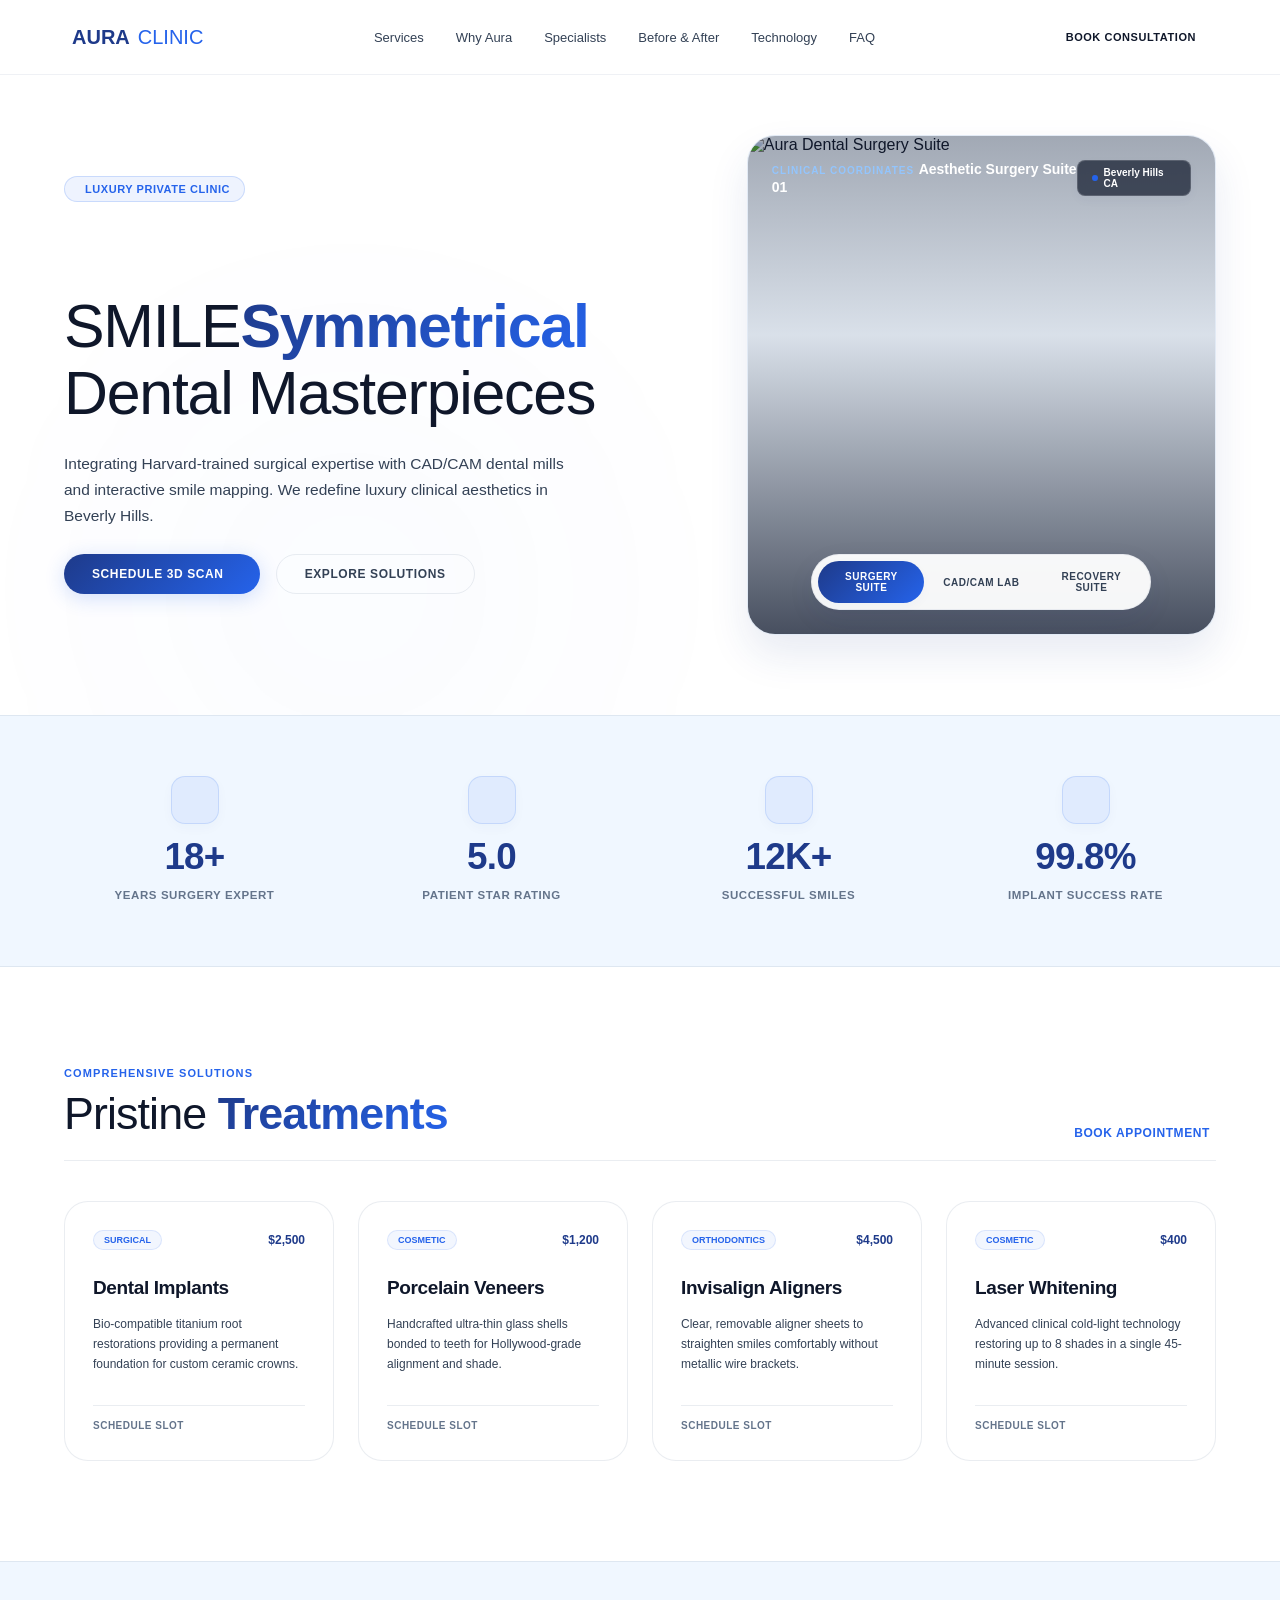
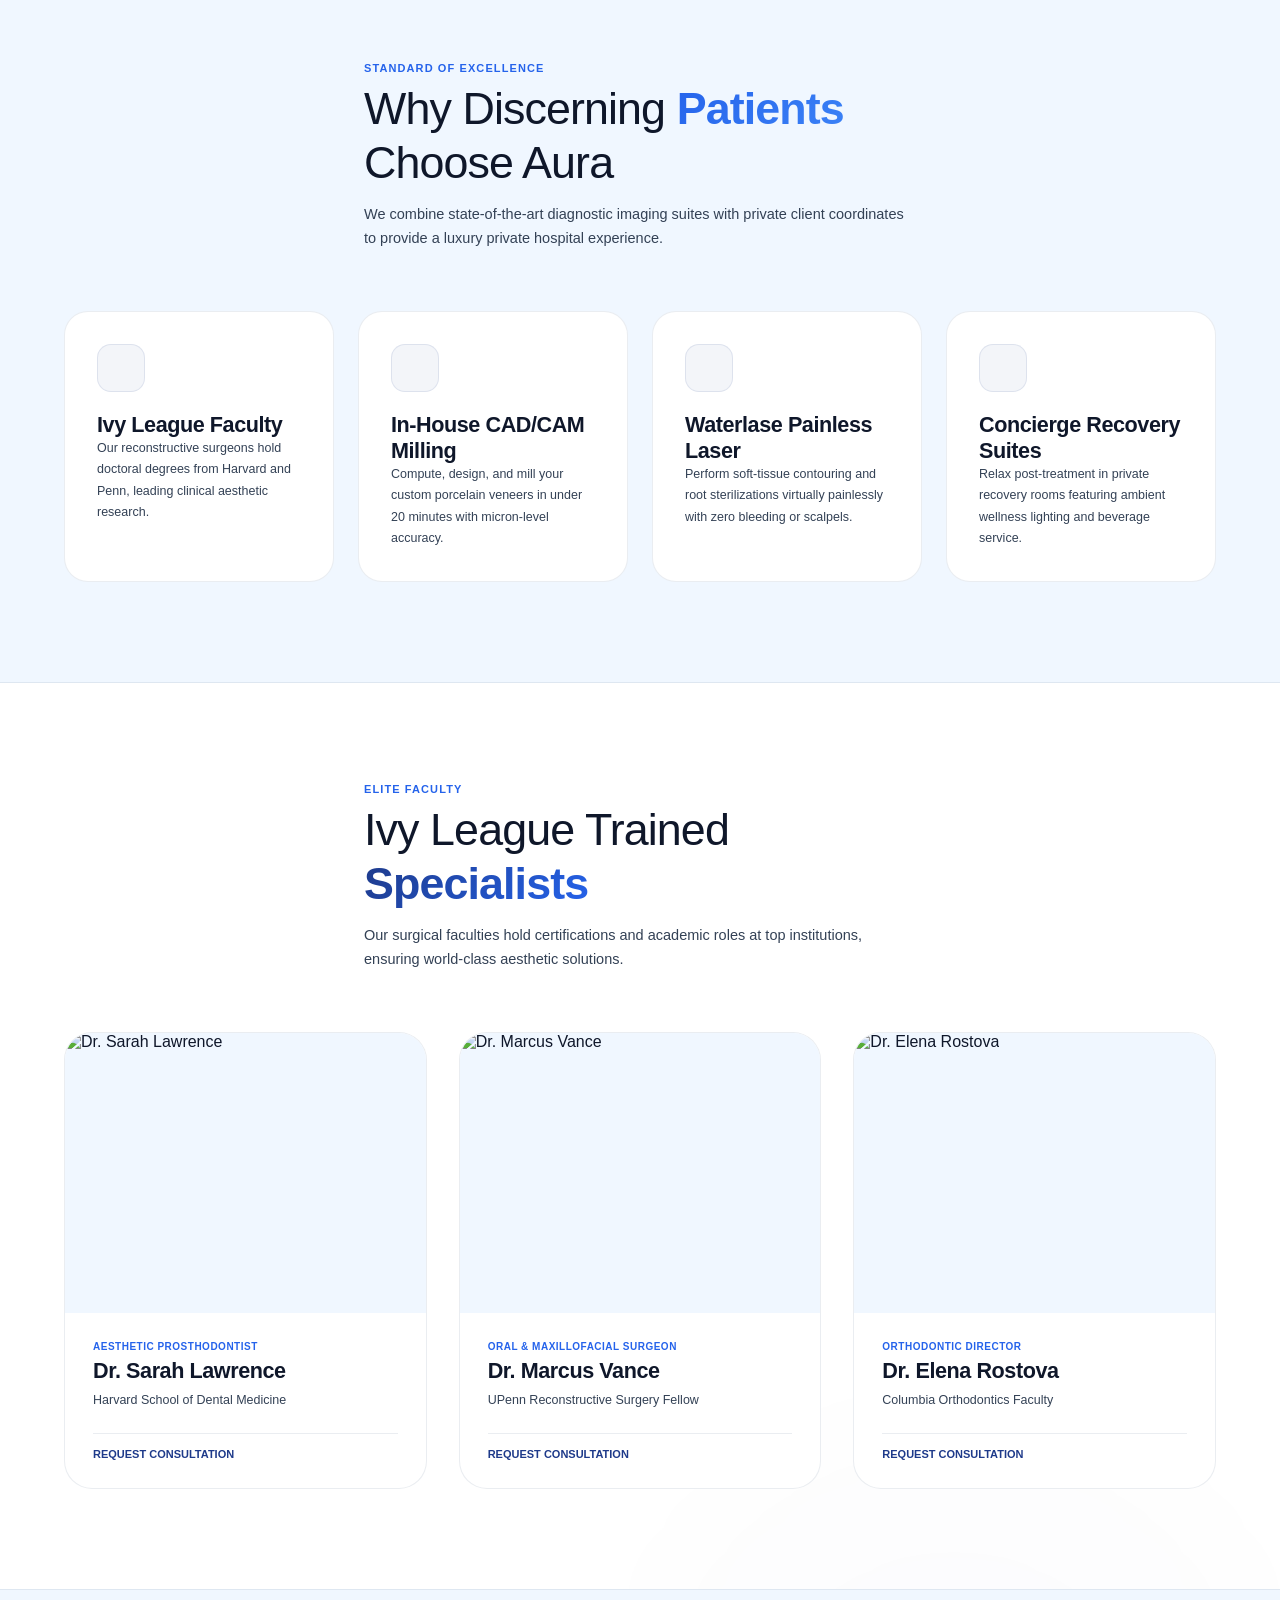
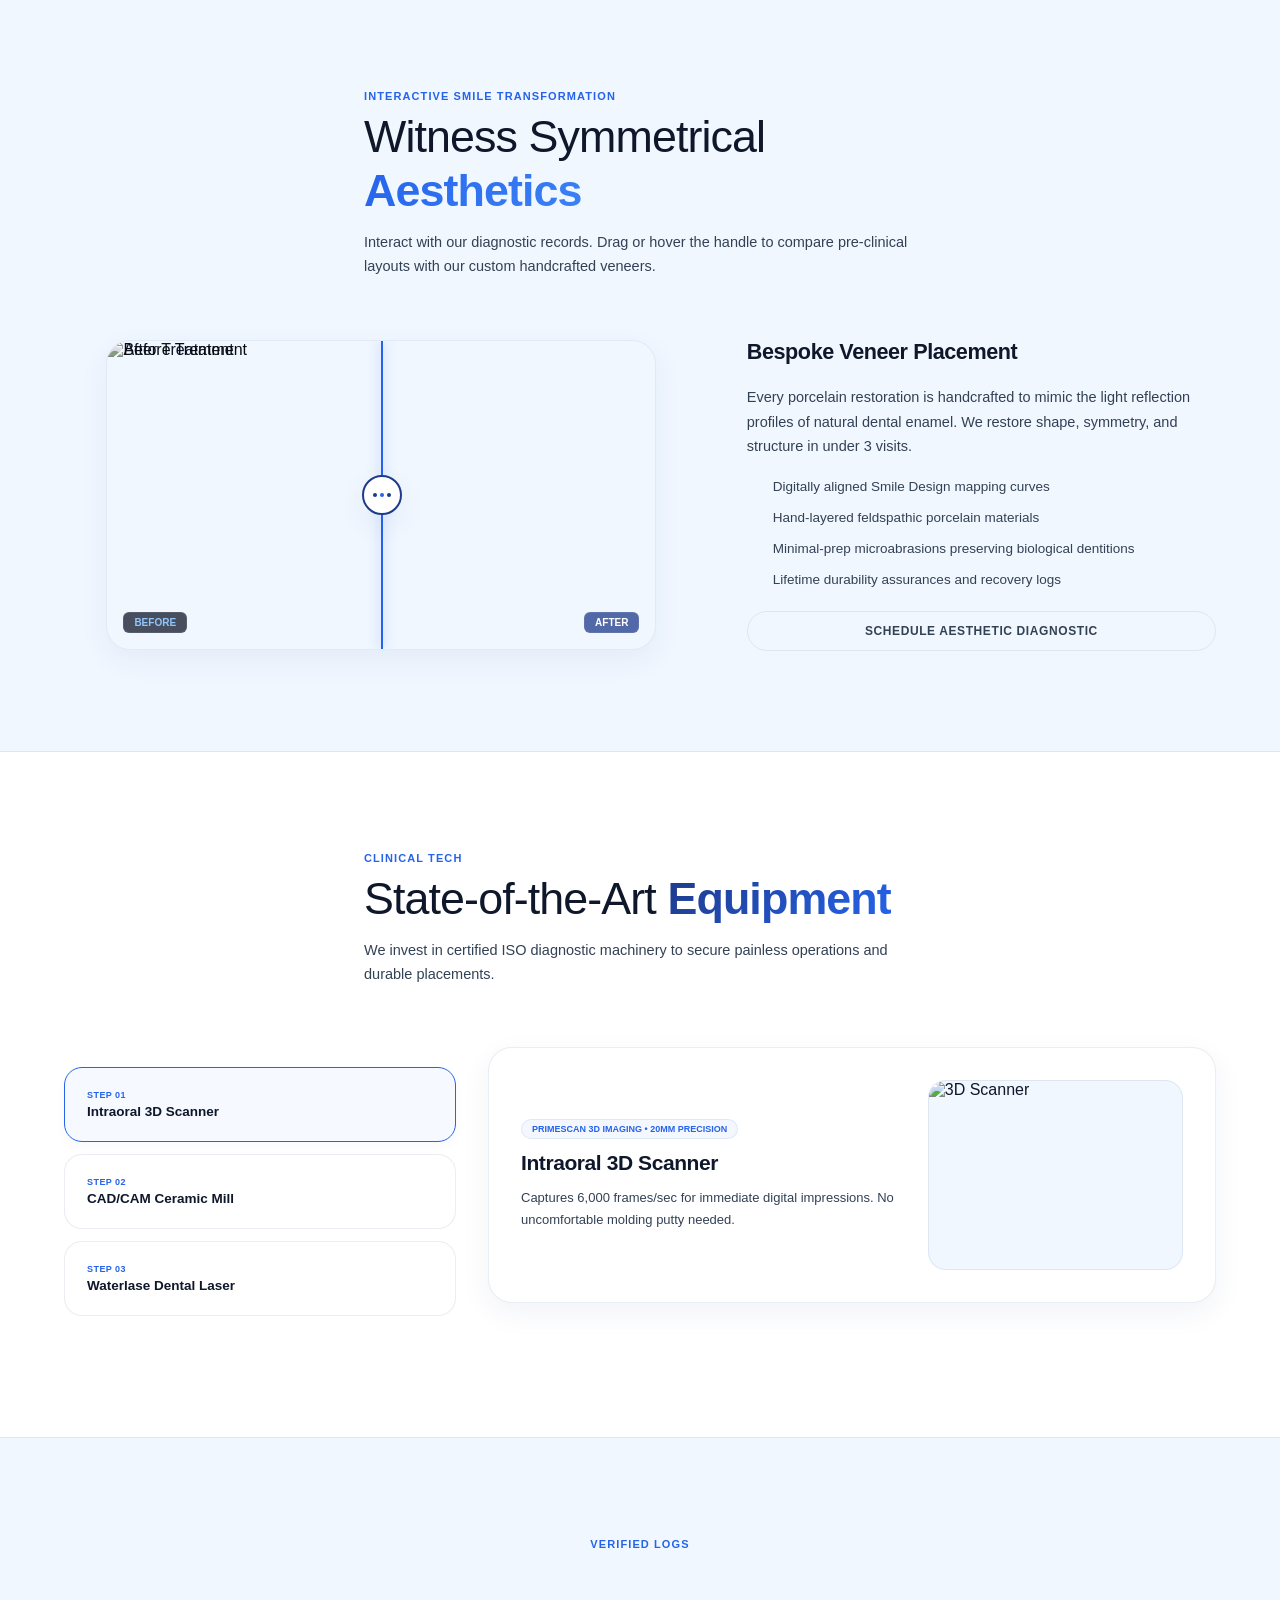
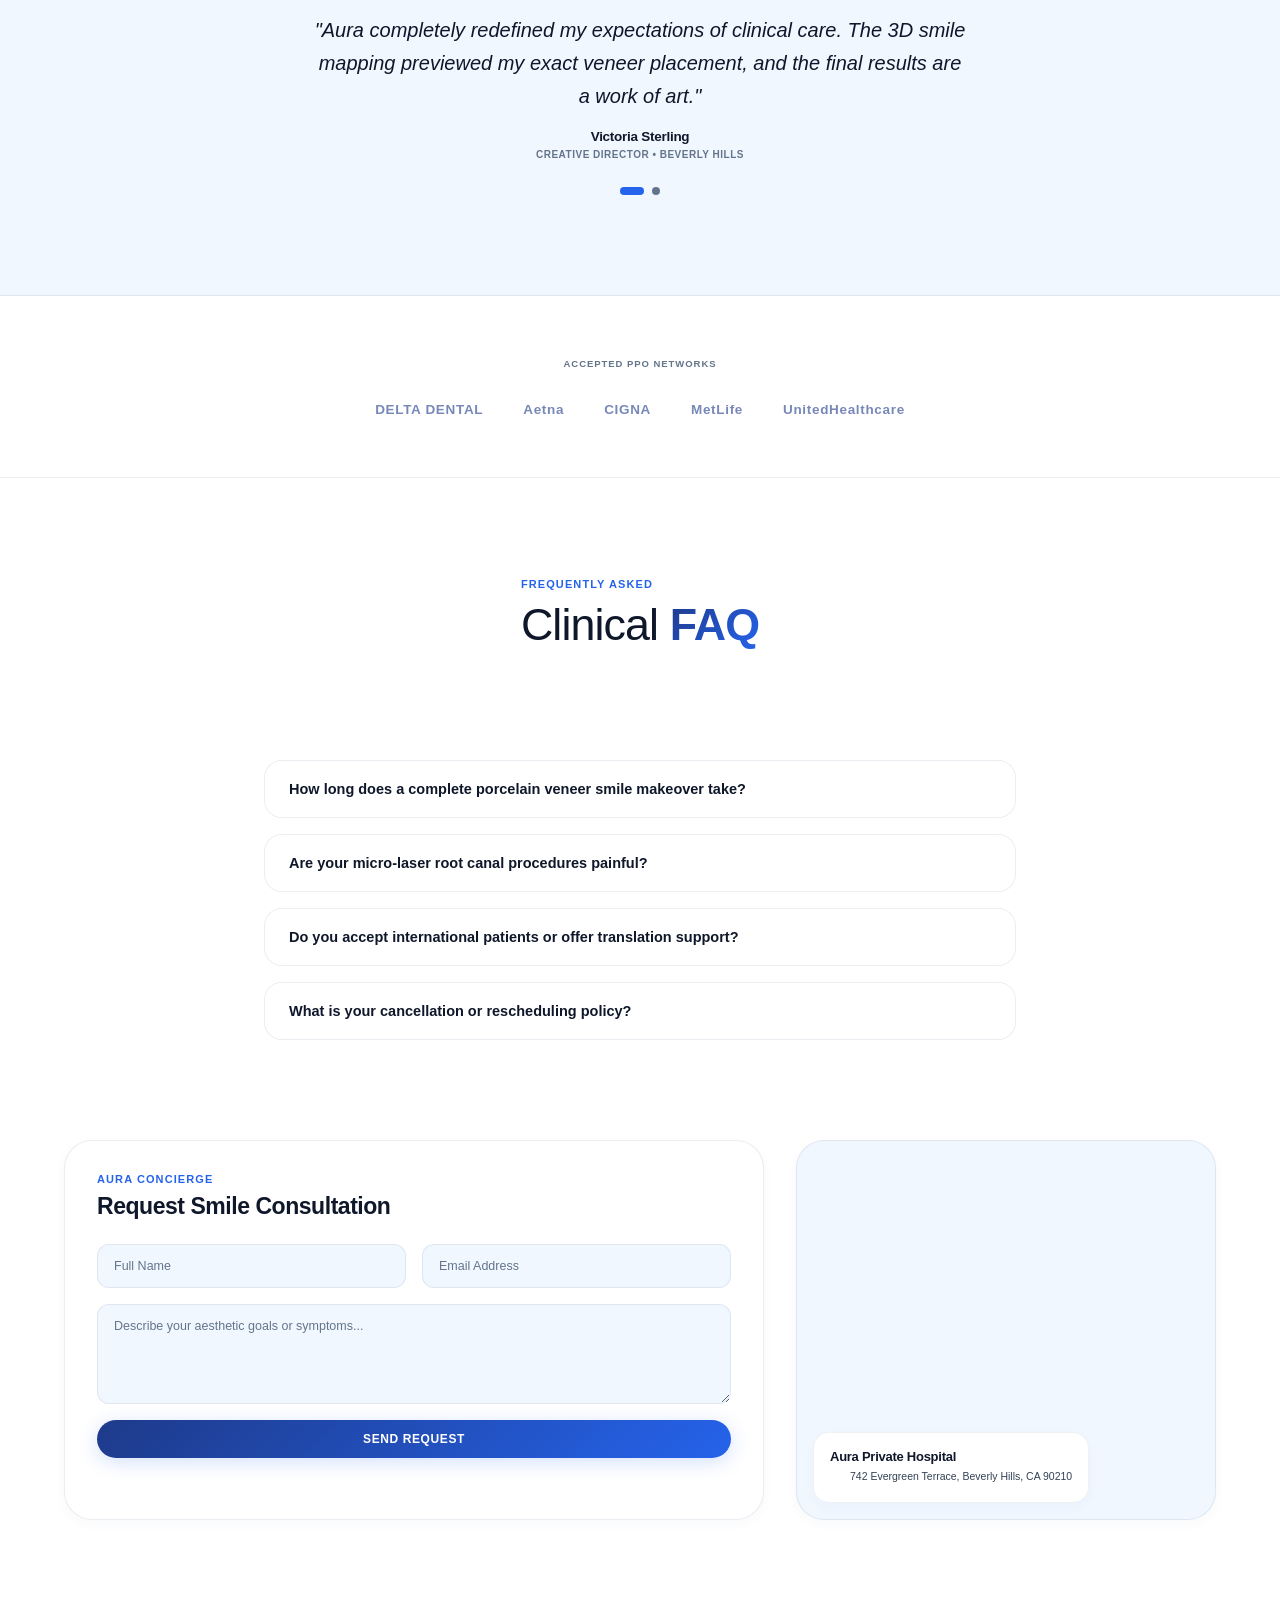
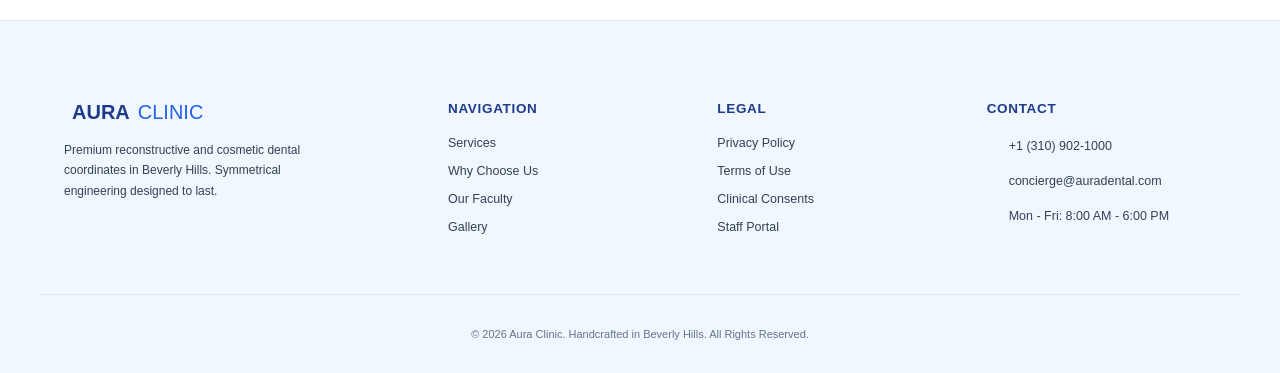
==== commit d7a3b217: "Update index.html" ====
--- a/index.html
+++ b/index.html
@@ -3,7 +3,7 @@
 <head>
   <meta charset="UTF-8">
   <meta name="viewport" content="width=device-width, initial-scale=1.0">
-  <title>Aura Dental Clinic | Symmetrical Dental Masterpieces</title>
+  <title>Dental Clinic | Symmetrical Dental Masterpieces</title>
   
   <!-- Google Fonts -->
   <link rel="preconnect" href="https://fonts.googleapis.com">
@@ -52,7 +52,7 @@
     <div class="hero-container">
       <div class="hero-content">
         <span class="badge"><i data-lucide="sparkles"></i> Luxury Private Clinic</span>
-        <h1>Engineering <br> <span class="text-gradient">Symmetrical</span> <br> Dental Masterpieces</h1>
+        <h1> <br> SMILE<span class="text-gradient">Symmetrical</span> <br> Dental Masterpieces</h1>
         <p>Integrating Harvard-trained surgical expertise with CAD/CAM dental mills and interactive smile mapping. We redefine luxury clinical aesthetics in Beverly Hills.</p>
         <div class="hero-buttons">
           <a href="#contact" class="btn btn-gradient">Schedule 3D Scan <i data-lucide="arrow-up-right"></i></a>
@@ -224,9 +224,9 @@
     </div>
     
     <div class="doctors-grid">
-           <div class="doctor-card">
+               <div class="doctor-card">
         <div class="doctor-img">
-          <img src="https://images.unsplash.com/photo-1591604466107-ec97de577aff?auto=format&fit=crop&q=80&w=600" alt="Dr. Sarah Lawrence">
+          <img src="https://images.unsplash.com/photo-1591604021695-0c69b7c05981?auto=format&fit=crop&q=80&w=600" alt="Dr. Sarah Lawrence">
         </div>
         <div class="doctor-info">
           <span class="doc-spec">Aesthetic Prosthodontist</span>
